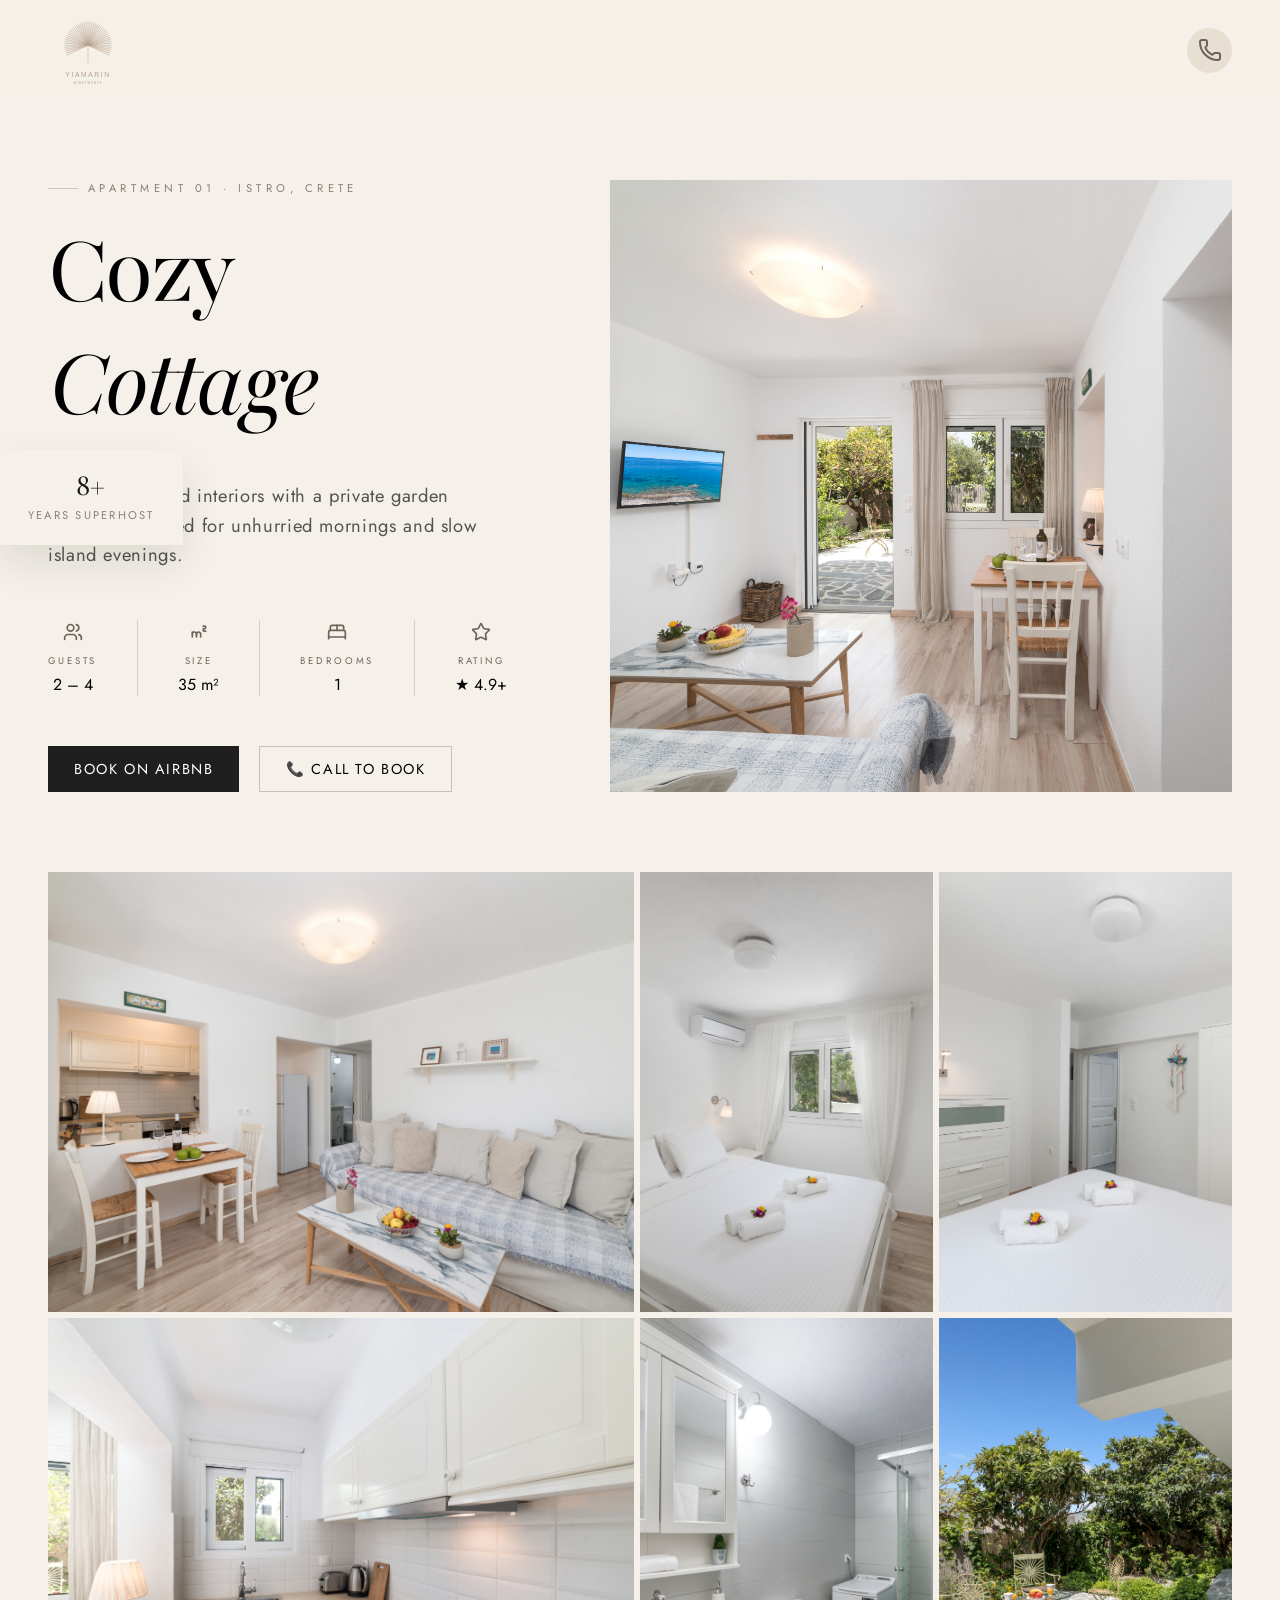
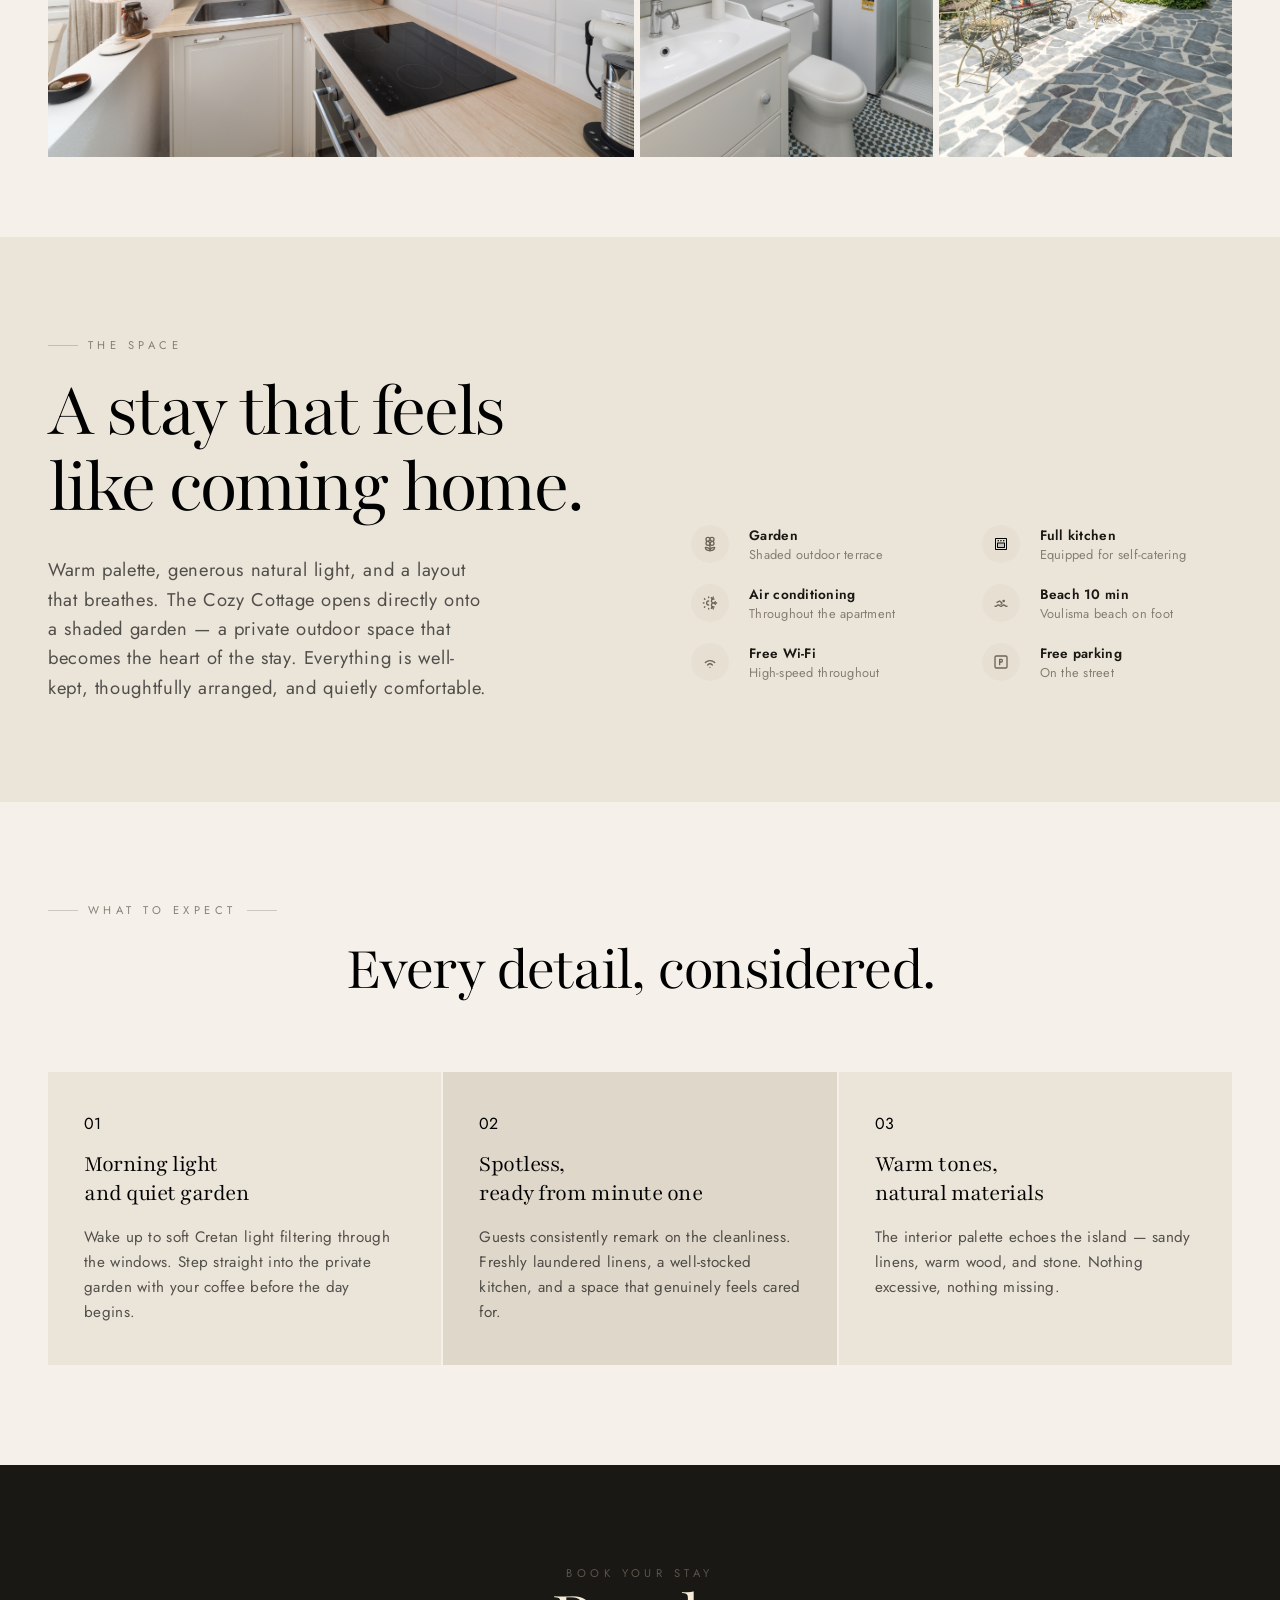
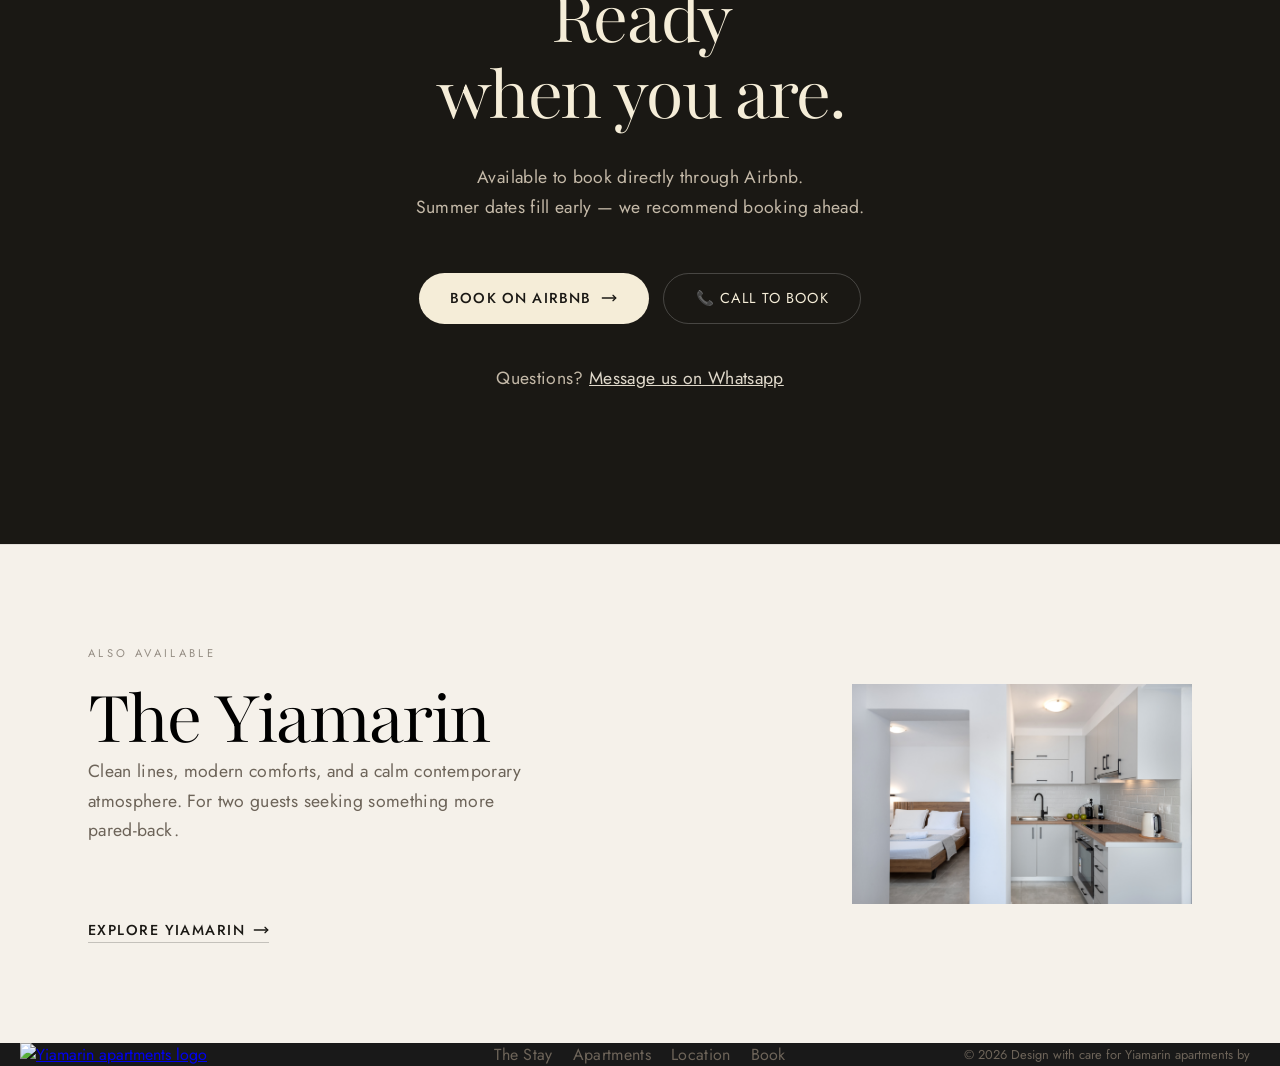
==== cozy-cottage/index.html @ ad9ff673 "Add two apartment subpages Added dedicated pages for both apartments, including descriptions, photos" ====
<!doctype html>
<html lang="en">
  <head>
    <meta charset="UTF-8" />
    <meta name="viewport" content="width=device-width, initial-scale=1.0" />
    <title>Cozy Cottage Apartment | Holiday Apartment in Istro, Crete</title>
    <link rel="stylesheet" href="../styles.css" />
    <link rel="preconnect" href="https://fonts.googleapis.com" />
    <link rel="preconnect" href="https://fonts.gstatic.com" crossorigin />
    <link
      href="https://fonts.googleapis.com/css2?family=Playfair:ital,opsz,wght@0,5..1200,300..900;1,5..1200,300..900&display=swap"
      rel="stylesheet"
    />
    <link
      href="https://fonts.googleapis.com/css2?family=Jost:ital,wght@0,100..900;1,100..900&display=swap"
      rel="stylesheet"
    />
  </head>
  <body>
    <!-- NAVBAR -->
    <header class="site-header">
      <nav class="navbar">
        <button class="hamburger-button" aria-label="navigation button">
          <span></span>
          <span></span>
          <span></span>
        </button>
        <a href="/" class="logo" aria-label="Yiamarin Apartments Home">
          <svg viewBox="-50 0 500 460" xmlns="http://www.w3.org/2000/svg">
            <!-- Χρώμα -->
            <g
              stroke="#b79f8b"
              stroke-width="3"
              stroke-linecap="round"
              fill="none"
            >
              <!-- Κέντρο -->
              <circle cx="200" cy="200" r="2" fill="#b79f8b" />

              <!-- Κορμός -->
              <line x1="200" y1="212" x2="200" y2="320" />

              <!-- ΜΙΑ ακτίνα (template) -->
              <g id="ray">
                <line x1="200" y1="200" x2="200" y2="55" />
              </g>

              <!-- ΒΕΝΤΑΛΙΑ (περιστροφές) -->
              <use href="#ray" transform="rotate(-115 200 200)" />
              <use href="#ray" transform="rotate(-110 200 200)" />
              <use href="#ray" transform="rotate(-105 200 200)" />
              <use href="#ray" transform="rotate(-100 200 200)" />
              <use href="#ray" transform="rotate(-95 200 200)" />
              <use href="#ray" transform="rotate(-90 200 200)" />
              <use href="#ray" transform="rotate(-85 200 200)" />
              <use href="#ray" transform="rotate(-80 200 200)" />
              <use href="#ray" transform="rotate(-75 200 200)" />
              <use href="#ray" transform="rotate(-70 200 200)" />
              <use href="#ray" transform="rotate(-65 200 200)" />
              <use href="#ray" transform="rotate(-60 200 200)" />
              <use href="#ray" transform="rotate(-55 200 200)" />
              <use href="#ray" transform="rotate(-50 200 200)" />
              <use href="#ray" transform="rotate(-45 200 200)" />
              <use href="#ray" transform="rotate(-40 200 200)" />
              <use href="#ray" transform="rotate(-35 200 200)" />
              <use href="#ray" transform="rotate(-30 200 200)" />
              <use href="#ray" transform="rotate(-25 200 200)" />
              <use href="#ray" transform="rotate(-20 200 200)" />
              <use href="#ray" transform="rotate(-15 200 200)" />
              <use href="#ray" transform="rotate(-10 200 200)" />
              <use href="#ray" transform="rotate(-5 200 200)" />
              <use href="#ray" transform="rotate(5 200 200)" />
              <use href="#ray" transform="rotate(10 200 200)" />
              <use href="#ray" transform="rotate(15 200 200)" />
              <use href="#ray" transform="rotate(20 200 200)" />
              <use href="#ray" transform="rotate(25 200 200)" />
              <use href="#ray" transform="rotate(30 200 200)" />
              <use href="#ray" transform="rotate(35 200 200)" />
              <use href="#ray" transform="rotate(40 200 200)" />
              <use href="#ray" transform="rotate(45 200 200)" />
              <use href="#ray" transform="rotate(50 200 200)" />
              <use href="#ray" transform="rotate(55 200 200)" />
              <use href="#ray" transform="rotate(60 200 200)" />
              <use href="#ray" transform="rotate(65 200 200)" />
              <use href="#ray" transform="rotate(70 200 200)" />
              <use href="#ray" transform="rotate(75 200 200)" />
              <use href="#ray" transform="rotate(80 200 200)" />
              <use href="#ray" transform="rotate(85 200 200)" />
              <use href="#ray" transform="rotate(90 200 200)" />
              <use href="#ray" transform="rotate(95 200 200)" />
              <use href="#ray" transform="rotate(100 200 200)" />
              <use href="#ray" transform="rotate(105 200 200)" />
              <use href="#ray" transform="rotate(110 200 200)" />
              <use href="#ray" transform="rotate(115 200 200)" />
            </g>

            <!-- Τίτλος -->
            <text
              x="200"
              y="400"
              text-anchor="middle"
              font-family="Helvetica, Arial, sans-serif"
              font-size="42"
              letter-spacing="10"
              fill="#b79f8b"
            >
              YIAMARIN
            </text>

            <text
              x="200"
              y="440"
              text-anchor="middle"
              font-family="Helvetica, Arial, sans-serif"
              font-size="18"
              letter-spacing="6"
              fill="#b79f8b"
            >
              APARTMENTS
            </text>
          </svg>
        </a>

        <a class="call-now" href="tel:+306944622165"
          ><svg
            xmlns="http://www.w3.org/2000/svg"
            width="24"
            height="24"
            viewBox="0 0 24 24"
            fill="none"
            stroke="currentColor"
            stroke-width="2"
            stroke-linecap="round"
            stroke-linejoin="round"
            class="lucide lucide-phone-icon lucide-phone"
          >
            <path
              d="M13.832 16.568a1 1 0 0 0 1.213-.303l.355-.465A2 2 0 0 1 17 15h3a2 2 0 0 1 2 2v3a2 2 0 0 1-2 2A18 18 0 0 1 2 4a2 2 0 0 1 2-2h3a2 2 0 0 1 2 2v3a2 2 0 0 1-.8 1.6l-.468.351a1 1 0 0 0-.292 1.233 14 14 0 0 0 6.392 6.384"
            />
          </svg>
        </a>
      </nav>
    </header>
    <main>
      <!-- HERO -->
      <section class="apt-hero">
        <div class="apt-hero-wrapper">
          <div class="apt-hero-typography">
            <span class="eyebrow">Apartment 01 · Istro, Crete</span>
            <h1>Cozy<br /><em>Cottage</em></h1>
            <p class="apt-hero-paragraph">
              Warm, light-filled interiors with a private garden terrace.
              Designed for unhurried mornings and slow island evenings.
            </p>

            <div class="apt-hero-details">
              <div class="apt-details">
                <svg
                  xmlns="http://www.w3.org/2000/svg"
                  width="24"
                  height="24"
                  viewBox="0 0 24 24"
                  fill="none"
                  stroke="currentColor"
                  stroke-width="2"
                  stroke-linecap="round"
                  stroke-linejoin="round"
                  class="apt-hero-icon"
                >
                  <path d="M16 21v-2a4 4 0 0 0-4-4H6a4 4 0 0 0-4 4v2" />
                  <path d="M16 3.128a4 4 0 0 1 0 7.744" />
                  <path d="M22 21v-2a4 4 0 0 0-3-3.87" />
                  <circle cx="9" cy="7" r="4" />
                </svg>
                <span class="details-naming">Guests</span>
                <span>2 – 4</span>
              </div>
              <div class="apt-details-divider"></div>
              <div class="apt-details">
                <svg
                  xmlns="http://www.w3.org/2000/svg"
                  width="24"
                  height="24"
                  viewBox="0 0 24 24"
                  fill="none"
                  stroke="currentColor"
                  stroke-width="2"
                  stroke-linecap="round"
                  stroke-linejoin="round"
                  class="apt-hero-icon"
                >
                  <path stroke="none" d="M0 0h24v24H0z" fill="none" />
                  <path
                    d="M17 5h2a1 1 0 0 1 1 1v1a1 1 0 0 1 -1 1h-1a1 1 0 0 0 -1 1v1a1 1 0 0 0 1 1h2"
                  />
                  <path d="M4 12v6" />
                  <path d="M4 14a2 2 0 0 1 2 -2h.5a2.5 2.5 0 0 1 2.5 2.5v3.5" />
                  <path d="M9 15.5v-1a2.5 2.5 0 1 1 5 0v3.5" />
                </svg>
                <span class="details-naming">Size</span>
                <span>35 m²</span>
              </div>
              <div class="apt-details-divider"></div>
              <div class="apt-details">
                <svg
                  xmlns="http://www.w3.org/2000/svg"
                  width="24"
                  height="24"
                  viewBox="0 0 24 24"
                  fill="none"
                  stroke="currentColor"
                  stroke-width="2"
                  stroke-linecap="round"
                  stroke-linejoin="round"
                  class="apt-hero-icon"
                >
                  <path d="M2 20v-8a2 2 0 0 1 2-2h16a2 2 0 0 1 2 2v8" />
                  <path d="M4 10V6a2 2 0 0 1 2-2h12a2 2 0 0 1 2 2v4" />
                  <path d="M12 4v6" />
                  <path d="M2 18h20" />
                </svg>
                <span class="details-naming">Bedrooms</span>
                <span>1</span>
              </div>
              <div class="apt-details-divider"></div>
              <div class="apt-details">
                <svg
                  xmlns="http://www.w3.org/2000/svg"
                  width="24"
                  height="24"
                  viewBox="0 0 24 24"
                  fill="none"
                  stroke="currentColor"
                  stroke-width="2"
                  stroke-linecap="round"
                  stroke-linejoin="round"
                  class="apt-hero-icon"
                >
                  <path
                    d="M11.525 2.295a.53.53 0 0 1 .95 0l2.31 4.679a2.123 2.123 0 0 0 1.595 1.16l5.166.756a.53.53 0 0 1 .294.904l-3.736 3.638a2.123 2.123 0 0 0-.611 1.878l.882 5.14a.53.53 0 0 1-.771.56l-4.618-2.428a2.122 2.122 0 0 0-1.973 0L6.396 21.01a.53.53 0 0 1-.77-.56l.881-5.139a2.122 2.122 0 0 0-.611-1.879L2.16 9.795a.53.53 0 0 1 .294-.906l5.165-.755a2.122 2.122 0 0 0 1.597-1.16z"
                  />
                </svg>
                <span class="details-naming">Rating</span>
                <span>★ 4.9+</span>
              </div>
            </div>

            <div class="apt-hero-cta">
              <a
                class="cta-btn-primary"
                href="https://www.airbnb.gr/rooms/27894695"
                target="_blank"
                rel="noopener"
                >Book on Airbnb</a
              >
              <a class="cta-btn-secondary" href="tel:+306944622165"
                >📞 Call to Book</a
              >
            </div>
          </div>

          <div class="apt-hero-img">
            <img
              src="../images/cozy/CK-image-4.JPG"
              alt="Cozy Cottage interior"
            />
          </div>
        </div>
      </section>

      <!-- PHOTO STACK -->
      <section class="photos-section">
        <div class="photo-stack">
          <div class="photo-stack-item tall">
            <img
              src="../images/cozy/cozy-sofa.JPG"
              alt="Cozy Cottage interior"
            />
          </div>
          <div class="photo-stack-item">
            <img
              src="../images/cozy/cozy-bedroom.JPG"
              alt="Cozy Cottage bedroom"
            />
          </div>

          <div class="photo-stack-item">
            <img
              src="../images/cozy/CK-image-2.JPG"
              alt="Cozy Cottage bedroom"
            />
          </div>

          <div class="photo-stack-item">
            <img
              src="../images/cozy/CK-kitchen.JPG"
              alt="Cozy Cottage bedroom"
            />
          </div>
          <div class="photo-stack-item">
            <img
              src="../images/cozy/cozy-bathroom.JPG"
              alt="Cozy Cottage bathroom"
            />
          </div>
          <div class="photo-stack-item">
            <img src="../images/cozy/garden.JPG" alt="Outdoor seating" />
          </div>
        </div>
      </section>

      <!-- ABOUT -->
      <section class="apt-about-section">
        <div class="apt-about-wrapper">
          <div class="apt-about-text">
            <span class="eyebrow">The Space</span>
            <h2>A stay that feels like coming home.</h2>
            <p class="apt-about-paragraph">
              Warm palette, generous natural light, and a layout that breathes.
              The Cozy Cottage opens directly onto a shaded garden — a private
              outdoor space that becomes the heart of the stay. Everything is
              well-kept, thoughtfully arranged, and quietly comfortable.
            </p>
          </div>
          <div class="apt-amenities">
            <div class="amenities-left">
              <!-- GARDEN -->
              <div class="amenity">
                <div class="amenity-icon">
                  <svg
                    xmlns="http://www.w3.org/2000/svg"
                    width="24"
                    height="24"
                    viewBox="0 0 24 24"
                    fill="none"
                    stroke="currentColor"
                    stroke-width="2"
                    stroke-linecap="round"
                    stroke-linejoin="round"
                    class="apt-amenities-icon"
                  >
                    <path
                      d="M12 5a3 3 0 1 1 3 3m-3-3a3 3 0 1 0-3 3m3-3v1M9 8a3 3 0 1 0 3 3M9 8h1m5 0a3 3 0 1 1-3 3m3-3h-1m-2 3v-1"
                    />
                    <circle cx="12" cy="8" r="2" />
                    <path d="M12 10v12" />
                    <path d="M12 22c4.2 0 7-1.667 7-5-4.2 0-7 1.667-7 5Z" />
                    <path d="M12 22c-4.2 0-7-1.667-7-5 4.2 0 7 1.667 7 5Z" />
                  </svg>
                </div>
                <div class="amenity-text">
                  <strong>Garden</strong>
                  <span>Shaded outdoor terrace</span>
                </div>
              </div>
              <!-- AIR CON -->
              <div class="amenity">
                <div class="amenity-icon">
                  <svg
                    xmlns="http://www.w3.org/2000/svg"
                    width="24"
                    height="24"
                    viewBox="0 0 24 24"
                    fill="none"
                    stroke="currentColor"
                    stroke-width="2"
                    stroke-linecap="round"
                    stroke-linejoin="round"
                    class="apt-amenities-icon"
                  >
                    <path d="M10 21v-1" />
                    <path d="M10 4V3" />
                    <path d="M10 9a3 3 0 0 0 0 6" />
                    <path d="m14 20 1.25-2.5L18 18" />
                    <path d="m14 4 1.25 2.5L18 6" />
                    <path d="m17 21-3-6 1.5-3H22" />
                    <path d="m17 3-3 6 1.5 3" />
                    <path d="M2 12h1" />
                    <path d="m20 10-1.5 2 1.5 2" />
                    <path d="m3.64 18.36.7-.7" />
                    <path d="m4.34 6.34-.7-.7" />
                  </svg>
                </div>
                <div class="amenity-text">
                  <strong>Air conditioning</strong>
                  <span>Throughout the apartment</span>
                </div>
              </div>
              <!-- WI-FI -->
              <div class="amenity">
                <div class="amenity-icon">
                  <svg
                    xmlns="http://www.w3.org/2000/svg"
                    width="24"
                    height="24"
                    viewBox="0 0 24 24"
                    fill="none"
                    stroke="currentColor"
                    stroke-width="2"
                    stroke-linecap="round"
                    stroke-linejoin="round"
                    class="apt-amenities-icon"
                  >
                    <path d="M12 20h.01" />
                    <path d="M5 12.859a10 10 0 0 1 14 0" />
                    <path d="M8.5 16.429a5 5 0 0 1 7 0" />
                  </svg>
                </div>
                <div class="amenity-text">
                  <strong>Free Wi-Fi</strong>
                  <span>High-speed throughout</span>
                </div>
              </div>
            </div>

            <div class="amenites-right">
              <!-- KITCHEN -->
              <div class="amenity">
                <div class="amenity-icon">
                  <svg
                    xmlns="http://www.w3.org/2000/svg"
                    fill="none"
                    viewBox="0 0 16 16"
                    id="Oven-Duotone--Streamline-Phosphor"
                    height="16"
                    width="16"
                    class="apt-amenities-icon"
                  >
                    <desc>
                      Oven Duotone Streamline Icon: https://streamlinehq.com
                    </desc>
                    <g id="oven-duotone">
                      <path
                        id="Vector"
                        fill="#c4c4c3"
                        d="M11.5 7v4.5H4.5v-4.5h7Z"
                        stroke-width="0.0625"
                      ></path>
                      <path
                        id="Vector_2"
                        fill="#000000"
                        d="M13 2H3c-0.26521875 0 -0.51956875 0.10535625 -0.70710625 0.29289375C2.10535625 2.48043125 2 2.73478125 2 3v10c0 0.2651875 0.10535625 0.5195625 0.29289375 0.707125C2.48043125 13.894625 2.73478125 14 3 14h10c0.2651875 0 0.5195625 -0.105375 0.707125 -0.292875 0.1875 -0.1875625 0.292875 -0.4419375 0.292875 -0.707125V3c0 -0.26521875 -0.105375 -0.51956875 -0.292875 -0.70710625C13.5195625 2.10535625 13.2651875 2 13 2Zm0 11H3V3h10v10ZM4.5 4.75c0 -0.1483375 0.0439875 -0.2933375 0.1264 -0.416675 0.08240625 -0.1233375 0.19954375 -0.21946875 0.3365875 -0.2762375 0.13704375 -0.0567625 0.28784375 -0.0716125 0.43333125 -0.042675 0.1454875 0.0289375 0.279125 0.10036875 0.3840125 0.20525625 0.1048875 0.1048875 0.17631875 0.238525 0.20525625 0.3840125 0.0289375 0.1454875 0.0140875 0.2962875 -0.042675 0.43333125 -0.05676875 0.13704375 -0.1529 0.25418125 -0.2762375 0.3365875C5.5433375 5.4560125 5.3983375 5.5 5.25 5.5c-0.1989125 0 -0.389675 -0.07901875 -0.53033125 -0.21966875C4.57901875 5.139675 4.5 4.9489125 4.5 4.75Zm2.75 0c0 -0.1483375 0.044 -0.2933375 0.126375 -0.416675 0.0824375 -0.1233375 0.1995625 -0.21946875 0.336625 -0.2762375 0.1370625 -0.0567625 0.2878125 -0.0716125 0.4333125 -0.042675 0.1455 0.0289375 0.279125 0.10036875 0.384 0.20525625 0.1049375 0.1048875 0.1763125 0.238525 0.20525 0.3840125 0.0289375 0.1454875 0.014125 0.2962875 -0.042625 0.43333125 -0.0568125 0.13704375 -0.1529375 0.25418125 -0.27625 0.3365875C8.2933125 5.4560125 8.1483125 5.5 8 5.5c-0.1989375 0 -0.3896875 -0.07901875 -0.5303125 -0.21966875C7.329 5.139675 7.25 4.9489125 7.25 4.75Zm2.75 0c0 -0.1483375 0.044 -0.2933375 0.126375 -0.416675 0.0824375 -0.1233375 0.1995625 -0.21946875 0.336625 -0.2762375 0.1370625 -0.0567625 0.2878125 -0.0716125 0.4333125 -0.042675 0.1455 0.0289375 0.279125 0.10036875 0.384 0.20525625 0.1049375 0.1048875 0.1763125 0.238525 0.20525 0.3840125 0.0289375 0.1454875 0.014125 0.2962875 -0.042625 0.43333125 -0.0568125 0.13704375 -0.1529375 0.25418125 -0.27625 0.3365875C11.0433125 5.4560125 10.8983125 5.5 10.75 5.5c-0.1989375 0 -0.3896875 -0.07901875 -0.5303125 -0.21966875C10.079 5.139675 10 4.9489125 10 4.75Zm1.5 1.75H4.5c-0.13260625 0 -0.2597875 0.0526875 -0.35355625 0.1464375C4.05268125 6.7401875 4 6.867375 4 7v4.5c0 0.132625 0.05268125 0.2598125 0.14644375 0.3535625C4.2402125 11.9473125 4.36739375 12 4.5 12h7c0.132625 0 0.2598125 -0.0526875 0.3535625 -0.1464375S12 11.632625 12 11.5v-4.5c0 -0.132625 -0.0526875 -0.2598125 -0.1464375 -0.3535625S11.632625 6.5 11.5 6.5Zm-0.5 4.5H5v-3.5h6v3.5Z"
                        stroke-width="0.0625"
                      ></path>
                    </g>
                  </svg>
                </div>
                <div class="amenity-text">
                  <strong>Full kitchen</strong>
                  <span>Equipped for self-catering</span>
                </div>
              </div>
              <!-- VOULISMA -->
              <div class="amenity">
                <div class="amenity-icon">
                  <svg
                    xmlns="http://www.w3.org/2000/svg"
                    width="24"
                    height="24"
                    viewBox="0 0 24 24"
                    fill="none"
                    stroke="currentColor"
                    stroke-width="2"
                    stroke-linecap="round"
                    stroke-linejoin="round"
                    class="apt-amenities-icon"
                  >
                    <path stroke="none" d="M0 0h24v24H0z" fill="none" />
                    <path d="M15 9a1 1 0 1 0 2 0a1 1 0 1 0 -2 0" />
                    <path d="M6 11l4 -2l3.5 3l-1.5 2" />
                    <path
                      d="M3 16.75a2.4 2.4 0 0 0 1 .25a2.4 2.4 0 0 0 2 -1a2.4 2.4 0 0 1 2 -1a2.4 2.4 0 0 1 2 1a2.4 2.4 0 0 0 2 1a2.4 2.4 0 0 0 2 -1a2.4 2.4 0 0 1 2 -1a2.4 2.4 0 0 1 2 1a2.4 2.4 0 0 0 2 1a2.4 2.4 0 0 0 1 -.25"
                    />
                  </svg>
                </div>
                <div class="amenity-text">
                  <strong>Beach 10 min</strong>
                  <span>Voulisma beach on foot</span>
                </div>
              </div>
              <!-- PARKING -->
              <div class="amenity">
                <div class="amenity-icon">
                  <svg
                    xmlns="http://www.w3.org/2000/svg"
                    width="24"
                    height="24"
                    viewBox="0 0 24 24"
                    fill="none"
                    stroke="currentColor"
                    stroke-width="2"
                    stroke-linecap="round"
                    stroke-linejoin="round"
                    class="apt-amenities-icon"
                  >
                    <path stroke="none" d="M0 0h24v24H0z" fill="none" />
                    <path
                      d="M3 5a2 2 0 0 1 2 -2h14a2 2 0 0 1 2 2v14a2 2 0 0 1 -2 2h-14a2 2 0 0 1 -2 -2v-14"
                    />
                    <path
                      d="M10 16v-8h2.667c.736 0 1.333 .895 1.333 2s-.597 2 -1.333 2h-2.667"
                    />
                  </svg>
                </div>
                <div class="amenity-text">
                  <strong>Free parking</strong>
                  <span>On the street</span>
                </div>
              </div>
            </div>
          </div>
        </div>

        <div class="apt-about-badge">
          <strong>8+</strong>
          <span>Years Superhost</span>
        </div>
      </section>

      <!-- HIGHLIGHTS -->
      <section class="apt-highlights">
        <div class="apt-highlights-wrapper">
          <div class="apt-highlights-header">
            <span class="eyebrow-center">What to expect</span>
            <h2>Every detail, considered.</h2>
          </div>
          <div class="highlights-cards">
            <div class="highlight-card">
              <span class="highlight-number">01</span>
              <h3>Morning light<br />and quiet garden</h3>
              <p>
                Wake up to soft Cretan light filtering through the windows. Step
                straight into the private garden with your coffee before the day
                begins.
              </p>
            </div>
            <div class="highlight-card">
              <span class="highlight-number">02</span>
              <h3>Spotless,<br />ready from minute one</h3>
              <p>
                Guests consistently remark on the cleanliness. Freshly laundered
                linens, a well-stocked kitchen, and a space that genuinely feels
                cared for.
              </p>
            </div>
            <div class="highlight-card">
              <span class="highlight-number">03</span>
              <h3>Warm tones,<br />natural materials</h3>
              <p>
                The interior palette echoes the island — sandy linens, warm
                wood, and stone. Nothing excessive, nothing missing.
              </p>
            </div>
          </div>
        </div>
      </section>

      <!-- BOOK SECTION -->
      <section class="apt-book-section">
        <div class="apt-book-wrapper">
          <span class="eyebrow-center">Book your stay</span>
          <h2>Ready<br />when you are.</h2>
          <p>
            Available to book directly through Airbnb.<br />
            Summer dates fill early — we recommend booking ahead.
          </p>
          <div class="apt-book-cta">
            <a
              class="btn-book"
              href="https://www.airbnb.gr/rooms/27894695?guests=1&adults=1&s=67&unique_share_id=9c8bcacc-44bc-42d8-aa1e-505b670645da"
              target="_blank"
              rel="noopener"
            >
              Book on Airbnb
              <svg
                xmlns="http://www.w3.org/2000/svg"
                width="16"
                height="16"
                viewBox="0 0 24 24"
                fill="none"
                stroke="currentColor"
                stroke-width="2"
                stroke-linecap="round"
                stroke-linejoin="round"
              >
                <path d="M18 8L22 12L18 16" />
                <path d="M2 12H22" />
              </svg>
            </a>
            <a class="btn-call" href="tel:+306944622165">📞 Call to Book</a>
          </div>
          <p class="apt-book-note">
            Questions? <a href="wa.me:447459293270"> Message us on Whatsapp</a>
          </p>
        </div>
      </section>

      <!-- OTHER APARTMENT -->
      <section class="apt-other">
        <div class="apt-other-wrapper">
          <div class="apt-other-text">
            <small>Also available</small>
            <h2>The Yiamarin</h2>
            <p>
              Clean lines, modern comforts, and a calm contemporary atmosphere.
              For two guests seeking something more pared-back.
            </p>
            <a class="text-link" href="../yiamarin/index.html">
              Explore Yiamarin
              <svg
                xmlns="http://www.w3.org/2000/svg"
                width="16"
                height="16"
                viewBox="0 0 24 24"
                fill="none"
                stroke="currentColor"
                stroke-width="2"
                stroke-linecap="round"
                stroke-linejoin="round"
              >
                <path d="M18 8L22 12L18 16" />
                <path d="M2 12H22" />
              </svg>
            </a>
          </div>
          <div class="apt-other-image">
            <img
              src="../images/yiamarin/CY-image-5.jpg"
              alt="The Yiamarin apartment"
            />
          </div>
        </div>
      </section>
    </main>
    <!-- FOOTER -->
    <footer>
      <nav class="footer-nav">
        <a class="footer-yiamarin" href="/"
          ><img src="images/yiamarin_svg.png" alt="Yiamarin apartments logo"
        /></a>
        <ul>
          <li><a href="#stay">The Stay</a></li>
          <li><a href="#apartments">Apartments</a></li>
          <li><a href="#location">Location</a></li>
          <li><a href="#book">Book</a></li>
        </ul>
        <div class="signature">
          <span>© 2026 Design with care for Yiamarin apartments by</span>
          <a href="tel:+306944622165"> </a>
        </div>
      </nav>
    </footer>
  </body>
</html>
---- styles.css ----
* {
  margin: 0;
  padding: 0;
  box-sizing: border-box;
  scale: smooth;
}

:root {
  --bg: #f5f1ea;
  --bg-apartments: #e7e0d2b4;
  --bg-icons: #e7e0d2;
  --muted: #6d6459;
  --gray: rgba(23, 21, 18, 0.548);
  --small-spacing: 0.02em;
  --medium-spacing: 0.04rem;
  --ease: cubic-bezier(0.22, 0.61, 0.36, 1);
  --shadow-min: 0 18px 40px rgba(19, 17, 14, 0.1);
  --shadow-mid: 0 18px 40px rgba(19, 17, 14, 0.5);
  --playfair: "Playfair", serif;
  --jost: "Jost", sans-serif;
}

body {
  font-family: "Jost", sans-serif;
  background: var(--bg);
  /*width: calc(100vw - 10rem);*/
  margin: 0 auto;
}

.no-scroll {
  overflow: hidden;
}

.visualy-hidden {
  display: none;
}

.hero-wrapper,
.stay-wrapper,
.location-wrapper,
.apartments-wrapper,
.book-wrapper,
.apt-hero-wrapper,
.apt-about-wrapper,
.apt-highlights-wrapper,
.apt-book-wrapper {
  max-width: 1400px;
  margin: 0 auto;
  padding-inline: clamp(1rem, 4vw, 3rem);
}

h1,
h2 {
  font-family: "Playfair", serif;
  margin: 0;
  line-height: 0.95;
  letter-spacing: -0.04em;
  font-weight: 300;
}

.location-paragraph,
.stay-paragraph,
.hero-paragraph,
.apartment-paragraph,
.book-typography p,
.apt-hero-paragraph,
.apt-about-paragraph {
  font-family: "Jost", sans-serif;
  font-size: clamp(1rem, 5vw, 1.2rem);
  font-weight: 400;
  opacity: 0.7;
  letter-spacing: var(--small-spacing);
}

.paragraph-eyebrow,
.paragraph-eyebrows-location {
  display: flex;
  margin: 50px 0 40px 0;
  color: var(--muted);
  text-transform: uppercase;
  gap: 10px;
  font-size: 0.6rem;
  letter-spacing: 0.4em;
  opacity: 0.8;
}

.paragraph-eyebrow::before,
.paragraph-eyebrows-location::before {
  content: "";
  width: 30px;
  height: 1px;
  align-self: center;
  background: rgba(23, 21, 18, 0.24);
}

.paragraph-eyebrow::after,
.paragraph-eyebrows-location::after {
  content: "";
  width: 30px;
  height: 1px;
  align-self: center;
  background: rgba(23, 21, 18, 0.24);
}

.eyebrow {
  display: flex;
  color: var(--muted);
  align-items: center;
  text-transform: uppercase;
  gap: 10px;
  font-size: 0.7rem;
  letter-spacing: 0.4em;
  margin-bottom: 20px;
  opacity: 0.8;
  flex-wrap: wrap;
}

.eyebrow::before {
  content: "";
  width: 30px;
  height: 1px;
  background: rgba(23, 21, 18, 0.24);
}

.eyebrow-center {
  display: flex;
  color: var(--muted);
  text-transform: uppercase;
  gap: 10px;
  font-size: 0.7rem;
  letter-spacing: 0.4em;
  opacity: 0.8;
  align-self: center;
}

.eyebrow-center::before {
  content: "";
  width: 30px;
  height: 1px;
  align-self: center;
  background: rgba(23, 21, 18, 0.24);
}

.eyebrow-center::after {
  content: "";
  width: 30px;
  height: 1px;
  align-self: center;
  background: rgba(23, 21, 18, 0.24);
}

.cta-btn-primary {
  display: flex;
  align-items: center;
  justify-content: center;
  padding: 0.85em 1.8em;
  background-color: #1f1f1f;
  color: white;
  border: none;
  font-size: 0.9rem;
  text-decoration: none;
  text-transform: uppercase;
  letter-spacing: 0.1rem;
}

.cta-btn-secondary {
  display: flex;
  align-items: center;
  justify-content: center;
  padding: 0.85em 1.8em;
  border: 1px solid #00000033;
  font-size: 0.9rem;
  text-decoration: none;
  color: black;
  text-transform: uppercase;
  letter-spacing: 0.1rem;
}

/*==== NAV BAR ===*/
.site-header {
  position: fixed;
  top: 0;
  left: 0;
  width: 100%;
  background-color: #f5f1eac5;
  backdrop-filter: blur(5px);
  z-index: 999;
}
/*
.site-header-schroll {
  position: fixed;
  top: 0;
  left: 0;
  width: 100%;
  background-color: #f5f1eac5;
  box-shadow: var(--shadow-mid);
  z-index: 999;
}*/

.hamburger-button {
  border: none;
  background: none;
  display: none;
}

.navbar {
  display: flex;
  max-width: 1400px;
  align-items: center;
  justify-content: space-between;
  margin: 0 auto;
  padding-inline: clamp(1rem, 4vw, 3rem);
  padding-top: 10px;
  padding-bottom: 10px;
  position: relative;
}

.nav-menu {
  display: flex;
  position: absolute;
  left: 50%;
  transform: translateX(-50%);
  gap: 50px;
  align-items: center;
  list-style: none;
}

.logo {
  display: inline-flex;
  width: 80px;
  height: 80px;
}

nav li {
  display: flex;
}

nav li a {
  color: var(--muted);
  font-family: "Jost", sans-serif;
  font-size: 1.1rem;
  text-decoration: none;
  letter-spacing: var(--small-spacing);
  white-space: nowrap;
}

.call-now {
  width: 45px;
  height: 45px;
  border-radius: 50%;
  background: #e7e0d2;
  display: flex;
  align-items: center;
  justify-content: center;
}

.call-now svg {
  color: var(--muted);
}

/*==== Hero ===*/

.hero {
  padding: 180px 0 80px 0;
}

.hero-wrapper {
  display: grid;
  grid-template-columns: 3fr 2fr;
}

.hero-typography {
  width: 100%;
}

.eyebrow-hero {
  display: flex;
  color: var(--muted);
  align-items: center;
  text-transform: uppercase;
  gap: 10px;
  font-size: 0.7rem;
  letter-spacing: 0.4em;
  margin-bottom: 30px;
  opacity: 0.8;
  flex-wrap: wrap;
}

.eyebrow-hero::before {
  content: "";
  width: 40px;
  height: 1px;
  background: rgba(23, 21, 18, 0.24);
}

.hero-typography h1 {
  font-size: clamp(6rem, 8vw, 7rem);
  max-width: 12ch;
  line-height: 1.1;
}

.hero-typography p {
  letter-spacing: var(--small-spacing);
  max-width: 42ch;
  margin-top: 60px;
}

.hero-trust {
  display: flex;
  margin-top: 40px;
  display: none;
}

.hero-star {
  display: flex;
  align-self: center;

  margin-right: 10px;
  height: 18px;
  color: #c09162a1;
}

.hero-superhost {
  font-size: clamp(1rem, 5vw, 1rem);
  color: var(--gray);
  justify-content: center;
  align-items: center;
  letter-spacing: 0.1rem;
}

.hero-cta {
  display: flex;
  gap: 10px;
  margin-top: 55px;
}

.hero-visual {
  display: flex;
  align-items: center;
  position: relative;
  height: 600px;
}

.hero-bg {
  width: 100%;
  height: 100%;
  background: linear-gradient(
    180deg,
    rgba(255, 255, 255, 0.45),
    rgba(255, 255, 255, 0.1)
  );
  box-shadow: var(--shadow-min);
  position: absolute;
}

.hero-visual .cozy {
  width: 90%;
  height: 90%;
  top: 2%;
  left: -10%;
  position: absolute;
  object-fit: cover;
  object-position: 20% center;
  box-shadow: var(--shadow-min);
  border: var(--image-border);
}

.hero-img .yiamarin-hero {
  width: 50%;
  height: 30%;
  bottom: 2%;
  right: 5%;
  position: absolute;
  object-fit: cover;
  box-shadow: var(--shadow-min);
  border: var(--image-border);
}

.hero-img .bedroom {
  width: 40%;
  height: 30%;
  top: -3%;
  right: 5%;
  position: absolute;
  filter: brightness(1.1) contrast(1.05);
  object-fit: cover;
  box-shadow: var(--shadow-min);
  border: var(--image-border);
}

/*=== STAY ====*/
.stay {
  margin: 0 auto;
  padding: 80px 0;
}

.stay-wrapper {
  display: grid;
  grid-template-columns: 1fr 1fr;
  column-gap: clamp(60px, 8vw, 200px);
}

.stay-image {
  position: relative;
  width: 100%;
  max-height: 500px;
}

.stay-image img {
  position: absolute;
  width: 100%;
  height: 100%;
  object-fit: cover;
  box-shadow: var(--shadow-min);
  border: var(--image-border);
  aspect-ratio: 16 /9;
}

.stay-note {
  position: absolute;
  background: rgba(231, 224, 210, 0.85);
  backdrop-filter: blur(6px);
  border: 1px solid rgba(0, 0, 0, 0.05);
  width: calc(100% - 60px);
  max-width: 300px;
  padding: 20px;
  bottom: -150px;
  left: 50%;
  transform: translateX(-50%);
  box-shadow: 0 18px 40px rgba(19, 17, 14, 0.1);
  text-align: center;
}

.stay-note-svg {
  display: block;
  width: 100%;
  max-width: 60px;
  height: 60px;
  justify-content: center;
  align-items: center;
  align-self: center;
  margin: 0 auto;
}

aside span {
  display: inline-flex;
  color: #6d50339b;
  text-transform: uppercase;
  font-size: 0.7rem;
  letter-spacing: 0.1em;
  margin-bottom: 8px;
  font-weight: 500;
}

aside strong {
  letter-spacing: var(--small-spacing);
  line-height: 1.4;
  font-size: clamp(0.8rem, 5vw, 0.9rem);
  color: rgba(0, 0, 0, 0.4);
  font-weight: 500;
}

.stay-heading h2 {
  font-size: clamp(3rem, 9vw, 5rem);
  max-width: 15ch;
  margin-top: 20px;
}

.stay-typography {
  margin-top: auto;
}

.stay-paragraph {
  max-width: 40ch;
  margin: 40px 0 50px 0;
}

.stay-highlights-wrapper {
  display: flex;
  flex-direction: column;
}

.stay-highlights {
  display: flex;
  flex-direction: row;
  max-width: 100%;
  gap: 8px;
}

.stay-highlights-number {
  color: rgba(23, 21, 18, 0.35);
  padding-right: 30px;
  letter-spacing: 0.2rem;
  font-size: clamp(0.9rem, 3vw, 1.3rem);
}

.stay-highlights strong {
  font-size: clamp(1rem, 5vw, 1.1rem);
  letter-spacing: var(--small-spacing);
  font-weight: 500;
  width: 50ch;
  font-family: var(--jost);
  letter-spacing: var(--medium-spacing);
  color: rgb(57, 56, 56);
}

.stay-highlights p {
  font-size: 1rem;
  color: var(--muted);
  letter-spacing: var(--medium-spacing);
  max-width: 40ch;
  line-height: 1.5;
  margin-top: 10px;
}

.stay-divider {
  display: inline-block;
  border-bottom: 1px dotted rgba(23, 21, 18, 0.24);
  margin: 20px 0;
  width: 100%;
  max-width: 50ch;
}

/*==== APARTMENTS ==== */
.apartments-section {
  padding: 80px 0 120px 0;
  background: #e7e0d2b4;
}

.apartments-wrapper {
  display: grid;
  grid-template-rows: 1fr;
  max-width: 1400px;
  row-gap: 40px;
  column-gap: clamp(60px, 8vw, 100px);
}

.apt-typography {
  display: flex;
  flex-direction: column;
  width: 100%;
  margin: 0 auto;
  justify-content: center;
  align-self: center;
  align-items: center;
  text-align: center;
  gap: 40px;
}

.apt-typography h2 {
  font-size: clamp(3rem, 9vw, 5rem);
  max-width: 20ch;
  letter-spacing: 0.05rem;
}

.apartment-paragraph {
  max-width: 50ch;
  margin-bottom: 20px;
}

.apartments {
  display: flex;
  gap: 50px;
  width: 100%;
}

.cozy-cottage,
.yiamarin {
  display: flex;
  flex-direction: column;
}

.apartment-img {
  position: relative;
  overflow: hidden;
}

.apartments img {
  width: 100%;
  height: 100%;
  object-fit: cover;
  box-shadow: var(--shadow-min);
}

.apartment-img-overlay {
  position: absolute;
  background: linear-gradient(
    to bottom,
    transparent 80%,
    rgba(0, 0, 0, 0.6) 100%
  );
  z-index: 200;
  inset: 0;
  z-index: 1;
}

.apt-box-number {
  color: var(--muted);
  text-transform: uppercase;
  gap: 10px;
  font-size: 0.7rem;
  letter-spacing: 0.2em;
  inset: 0;
  padding: 10px;
  position: absolute;
  z-index: 2;
}

.cozy-cottage h3,
.yiamarin h3 {
  font-size: clamp(1.5rem, 3vw, 2rem);
  font-weight: 400;
  text-align: left;
  font-family: "Playfair", serif;
  color: #f5edd8;
  margin-top: 10px;
  letter-spacing: var(--mid-spacing);
  position: absolute;
  bottom: 15px;
  left: 10px;
  z-index: 3;
}

.apartment-details p {
  font-size: 1rem;
  color: var(--muted);
  margin-top: 15px;
  font-family: var(--jost);
  font-weight: 400;
  letter-spacing: var(--small-spacing);
}

.diva {
  display: none;
  width: 100%;
  height: 1px;
  background: var(--muted);
  opacity: 0.2;
  margin: 20px 0;
}

.apartments-arrow {
  display: inline-flex;
  align-items: center;
  justify-content: center;
  align-self: center;
  stroke-width: 1;
}

.cozy-cottage a,
.yiamarin a {
  gap: 8px;
  font-size: 0.9rem;
  text-decoration: none;
  font-weight: 400;
  letter-spacing: var(--medium-spacing);
  color: var(--muted);
  display: inline-flex;
  margin-top: 15px;
}

/*==== THE LOCATION ==== */
.location {
  padding: 100px 0;
}

.location-wrapper {
  display: grid;
  grid-template-columns: 1fr 1fr;
  gap: clamp(40px, 10vw, 100px);
}

.location-images {
  position: relative;
  height: 600px;
}

.location-images img {
  width: 100%;
  height: 100%;
}

.istro {
  position: absolute;
  width: 85%;
  height: 520px;
  box-shadow: 0 18px 40px rgba(19, 17, 14, 0.3);
  border: var(--image-border);
  overflow: hidden;
}

.istro img {
  width: 100%;
  height: 100%;
  object-fit: cover;
}

.lake-voulismeni {
  position: absolute;
  width: 35%;
  height: 20%;
  right: 15%;
  bottom: -10%;
  box-shadow: 0 18px 40px rgba(19, 17, 14, 0.5);
}

.lake-voulismeniimg {
  width: 100%;
  height: 100%;
  object-fit: cover;
  object-position: center;
}

.crete-img {
  position: absolute;
  width: 35%;
  height: 20%;
  left: 0%;
  bottom: -10%;
  box-shadow: 0 18px 40px rgba(19, 17, 14, 0.5);
}

.crete-img img {
  width: 100%;
  height: 100%;
  object-fit: cover;
  object-position: center;
}

.location-typography {
  width: 100%;
  height: 100%;
}

.location-paragraph {
  display: flex;
  max-width: 40ch;
  margin-top: 40px;
}

.location-typography h2 {
  font-size: clamp(3rem, 9vw, 5rem);
  max-width: 100%;
  margin-top: 20px;
}

.location-highlights {
  display: flex;
  margin-top: 60px;
  width: fit-content;
}

.location-surrounding {
  display: flex;
  flex-direction: column;
  align-items: flex-start;
}

.location-surrounding strong {
  font-size: clamp(0.7rem, 5vw, 0.7rem);
  letter-spacing: var(--small-spacing);
  font-weight: 600;
  color: var(--muted);
}

.location-surrounding span {
  display: flex;
  align-self: center;
  gap: 25px;
  font-size: clamp(0.7rem, 5vw, 0.7rem);
  color: rgba(23, 21, 18, 0.558);
  letter-spacing: var(--small-spacing);
  max-width: 100%;
  margin-top: 5px;
}

.icon-circle {
  width: 40px;
  height: 40px;
  border-radius: 50%;
  background: #e7e0d2;
  display: flex;
  align-items: center;
  justify-content: center;
  align-self: center;
  margin-bottom: 18px;
}

.highlights-icon {
  width: 18px;
  height: 18px;
  color: var(--muted);
}

.location-divider {
  width: 1px;
  border-left: 1px solid rgba(23, 21, 18, 0.18);
  margin-left: clamp(25px, 5vw, 50px);
  margin-right: clamp(25px, 5vw, 50px);
}

/*==== NEARBY ==== */
.nearby {
  margin: 0 auto;
  padding: 80px 0;
  justify-content: center;
  align-items: center;
  height: 100%;
  background: #e7e0d240;
}

.nearby-wrapper {
  display: grid;
  grid-template-rows: 1fr;
  gap: clamp(40px, 10vw, 50px);
  margin: 0 auto;
  justify-content: center;
  text-align: center;
  max-width: 100dvw;
  padding-inline: clamp(1rem, 4vw, 3rem);
}

.nearby-typography {
  display: flex;
  flex-direction: column;
  margin: 0 auto;
  text-align: center;
  gap: 20px;
}

.nearby-typography h2 {
  font-size: clamp(3rem, 9vw, 4rem);
  max-width: 20ch;
  letter-spacing: 0.05rem;
}

.nearby-heading-divider {
  font-size: clamp(1rem, 9vw, 1.1rem);
  display: block;
  color: var(--muted);

  margin: 0 auto;
  margin-top: 30px;
  line-height: 1.3;
  font-family: var(--jost);
  font-weight: 400;
}

.nearby-places-wrapper {
  display: grid;
  grid-template-columns: repeat(3, 1fr);
  margin: 0 auto;
  gap: 40px;
  width: 100%;
}

.nearby-places {
  display: flex;
  flex-direction: column;
  position: relative;
  margin-top: 40px;
}

.nearby-places img {
  width: 100%;
  max-width: 600px;
  aspect-ratio: 16 / 9;
  object-fit: cover;
}

.nearby-places h3 {
  align-self: flex-start;
  font-family: var(--playfair);
  font-weight: 300;
  font-size: clamp(1.2rem, 3vw, 1.8rem);
  letter-spacing: var(--mid-spacing);
  margin-top: 5px;
}

.nearby-places p {
  align-self: flex-start;
  font-weight: 300;
  font-size: 1rem;
  color: var(--muted);
  letter-spacing: var(--medium-spacing);
  margin-top: 5px;
}

.place-category {
  color: #a89880;
  text-transform: uppercase;
  font-size: 0.7rem;
  letter-spacing: 0.2em;
  align-self: flex-start;
  margin-top: 10px;
}

.nearby-badge {
  position: absolute;
  left: 10px;
  top: 10px;
  z-index: 97;
  font: var(1rem, 3vw, 2rem);
  color: var(--muted);
  background-color: rgba(255, 255, 255, 0.899);
  padding: 0.5em 1em;
  letter-spacing: 0.1em;
  font-size: 0.7rem;
}

/*==== BOOK ==== */
.book {
  padding: 100px 0;
  background-color: #1a1814;
}

.book-wrapper {
  display: grid;
  grid-template-rows: 1fr;
  gap: clamp(40px, 10vw, 60px);
  justify-content: center;
  text-align: center;
  color: white;
}

.book-typography {
  display: flex;
  flex-direction: column;
  align-items: center;
}

.book .eyebrow-center {
  color: #c9bba8;
}

.book .eyebrow-center::before,
.book .eyebrow-center::after {
  background: rgba(245, 240, 232, 0.3);
}

.book-typography h2 {
  font-size: clamp(3rem, 9vw, 5rem);
  max-width: 100%;
  margin-top: 20px;
  color: #f5f0e8;
}

.book-typography p {
  color: #e8e4de;
  margin-top: 40px;
  line-height: 1.7;
}

.book-apartments {
  display: flex;
  justify-content: center;
  gap: 50px;
}

.book-cozy,
.book-yiamarin {
  display: flex;
  flex-direction: column;
  color: #f5f0e8;
  letter-spacing: var(--medium-spacing);
  font-weight: 400;
  text-decoration: none;
  border: 1px solid var(--muted);
  padding: 1.5em;
  font-family: "Playfair", serif;
  font-size: 1.5rem;
  cursor: pointer;
  width: 300px;
  gap: 20px;
}

.apartment-number {
  text-transform: uppercase;
  font-size: 0.7rem;
  font-family: "Jost", sans-serif;
  color: var(--muted);
  letter-spacing: 0.1rem;
  font-weight: 500;
}

.book-cozy h3,
.book-yiamarin h3 {
  font-size: clamp(1.3rem, 4vw, 1.7rem);
  color: #f5f0e8;
  font-weight: 400;
}

.book-cozy a,
.book-yiamarin a {
  display: flex;
  align-items: center;
  justify-content: center;
  align-self: center;
  background-color: #f5f0e8;
  font-size: 0.85rem;
  color: #1a1814;
  text-decoration: none;
  font-family: "Jost", sans-serif;
  text-transform: uppercase;
  padding: 0.5em 1.5em;
  letter-spacing: var(--medium-spacing);
  font-weight: 500;
  border-radius: 20px;
}

.book-contact-host p {
  font-size: clamp(0.9rem, 3vw, 1rem);
  font-weight: 400;
  opacity: 0.7;
  letter-spacing: var(--medium-spacing);
}

.book-contact-host a {
  display: inline-flex;
  align-items: center;
  justify-content: center;
  color: #9a7c2a;
  padding: 0 8px;
  text-decoration: none;
  letter-spacing: var(--medium-spacing);
  cursor: pointer;
  font-size: 1.1rem;
  font-weight: 400;
}

.book-contact-host svg {
  display: block;
  color: #1a1814;
  height: 18px;
}

/*==== FOOTER ==== */
footer {
  width: 100%;
  background-color: rgb(25, 25, 25);
}

.footer-nav {
  display: grid;
  grid-template-columns: 1fr auto 1fr;
  width: 100%;
  align-items: center;
  justify-content: space-between;
  padding-inline: clamp(1rem, 4vw, 3rem);
  padding: 0 20px;
  margin: 0 auto;
}

.footer-yiamarin img {
  width: 80px;
  align-self: flex-start;
}

.footer-nav ul {
  display: flex;
  gap: 20px;
  align-self: center;
}

.footer-nav li {
  display: flex;
  justify-content: center;
}

.footer-nav li a {
  color: var(--muted);
  font-family: "Jost", sans-serif;
  font-size: 1rem;
  text-decoration: none;
  letter-spacing: var(--small-spacing);
  white-space: nowrap;
}

.signature {
  display: flex;
  align-items: center;
  justify-content: flex-end;
}

.signature span {
  font-size: 0.8rem;
  margin-right: 10px;
  color: var(--muted);
}

.signature a {
  display: flex;
  align-items: center;
}

.signature svg {
  width: 50px;
  fill: var(--muted);
  display: none;
  margin-top: 5px;
}

/*==== APARTMENTS SUBPAGE ====*/
.apt-hero {
  padding: 180px 0 80px 0;
}

.apt-hero-wrapper {
  display: grid;
  grid-template-columns: 1.5fr 3.5fr;
  gap: clamp(60px, 8vw, 200px);
}

.apt-hero-typography h1 {
  font-size: clamp(6rem, 8vw, 7rem);
  max-width: 12ch;
  line-height: 1.1;
}

.apt-hero-paragraph {
  opacity: 0.65;
  letter-spacing: var(--medium-spacing);
  max-width: 40ch;
  line-height: 1.6;
  margin-top: 40px;
  font-size: clamp(1rem, 2vw, 1.15rem);
}

.apt-hero-details {
  display: flex;
  gap: 40px;
  margin-top: 50px;
  width: fit-content;
}

.apt-details {
  display: flex;
  flex-direction: column;
}

.apt-hero-icon {
  align-items: center;
  align-self: center;
  color: var(--muted);
  margin-bottom: 10px;
  width: 20px;
}

.apt-details span {
  align-items: center;
  align-self: center;
  white-space: nowrap;
}

.details-naming {
  font-size: 0.6rem;
  color: var(--muted);
  margin-bottom: 5px;
  text-transform: uppercase;
  letter-spacing: 0.3em;
}

.apt-details-divider {
  height: auto;
  background: rgba(23, 21, 18, 0.15);
  width: 1px;
}

.apt-hero-cta {
  margin-top: 50px;
}

.apt-hero-cta {
  display: flex;
  gap: 20px;
}

.apt-hero-img {
  width: 100%;
  height: 100%;
}

.apt-hero-img img {
  width: 100%;
  height: 100%;
  object-fit: cover;
  object-position: 20% center;
}

/*==== PHOTO STACK ====*/
.photo-stack {
  display: grid;
  grid-template-columns: 2fr 1fr 1fr;
  grid-template-rows: auto auto;
  gap: 6px;
  max-width: 1400px;
  margin: 0 auto;
  padding-inline: clamp(1rem, 4vw, 3rem);
  padding-bottom: 80px;
}

.photo-stack-item {
  overflow: hidden;
}

.photo-strip-item.tall {
  grid-row: span 2;
}

.photo-stack-item img {
  width: 100%;
  height: 100%;
  object-fit: cover;
  display: block;
  transition: transform 1s var(--ease);
  aspect-ratio: 4/3;
}

.photo-strip-item.tall img {
  aspect-ratio: auto;
  height: 100%;
  min-height: 400px;
}

.photo-strip-item:hover img {
  transform: scale(1.03);
}

/*==== APARTMENT ABOUT ====*/
.apt-about-section {
  background: #e7e0d2b4;
  padding: 100px 0;
}

.apt-about-wrapper {
  display: grid;
  grid-template-columns: 1fr 1fr;
  gap: clamp(60px, 8vw, 200px);
}

.apt-about-text {
  width: 100%;
}

.apt-about-text h2 {
  font-size: clamp(3rem, 9vw, 5rem);
  max-width: 15ch;
  margin-top: 20px;
}

.apt-about-paragraph {
  opacity: 0.65;
  letter-spacing: var(--medium-spacing);
  max-width: 40ch;
  line-height: 1.6;
  margin-top: 30px;
  font-size: clamp(1rem, 2vw, 1.15rem);
}

.apt-amenities {
  display: grid;
  grid-template-columns: 1fr 1fr;
  gap: 24px 40px;
  margin-top: auto;
}

.amenity {
  display: flex;
  gap: 20px;
  padding-bottom: 20px;
}

.amenity-text {
  display: flex;
  flex-direction: column;
}

.amenity-icon {
  width: 38px;
  height: 38px;
  border-radius: 50%;
  background: #e7e0d2;
  display: flex;
  align-items: center;
  justify-content: center;
  flex-shrink: 0;
}

.apt-amenities-icon {
  width: 16px;
  height: 16px;
  color: var(--muted);
}

.amenity-text strong {
  display: block;
  font-size: 0.85rem;
  font-weight: 600;
  color: #1a1814;
  letter-spacing: 0.02em;
}

.amenity-text span {
  font-size: 0.8rem;
  color: var(--muted);
  opacity: 0.8;
  letter-spacing: 0.02em;
}

.apt-about-badge {
  position: fixed;
  top: 50%;
  left: 0;
  background: var(--bg);
  padding: 20px 28px;
  box-shadow: var(--shadow-min);
  text-align: center;
}

.apt-about-badge strong {
  display: block;
  font-family: var(--playfair);
  font-size: 2rem;
  font-weight: 300;
  color: #1a1814;
  line-height: 1;
}

.apt-about-badge span {
  font-size: 0.7rem;
  text-transform: uppercase;
  letter-spacing: 0.2em;
  color: var(--muted);
  opacity: 0.8;
}
/*==== APT HIGHLIGHTS ====*/
.apt-highlights {
  padding: 100px 0;
}

.apt-highlights-header {
  text-align: center;
  margin-bottom: 70px;
}

.apt-highlights-header h2 {
  font-size: clamp(2.5rem, 5vw, 4rem);
  font-weight: 300;
  letter-spacing: -0.03em;
  line-height: 1;
  margin-top: 20px;
}

.highlights-cards {
  display: grid;
  grid-template-columns: repeat(3, 1fr);
  gap: 2px;
}

.highlight-card {
  padding: 40px 36px;
  background: #e7e0d2b4;
  display: flex;
  flex-direction: column;
  gap: 16px;
}

.highlight-card:nth-child(2) {
  background: #dfd8ca;
}

.highlight-card h3 {
  font-family: var(--playfair);
  font-size: 1.5rem;
  font-weight: 300;
  line-height: 1.2;
  letter-spacing: -0.02em;
}

.highlight-card p {
  font-size: 0.95rem;
  opacity: 0.65;
  line-height: 1.65;
  letter-spacing: 0.02em;
}

/*==== APT BOOK SECTION ====*/
.apt-book-section {
  padding: 100px 0;
  background: #1a1814;
  text-align: center;
}

.apt-book-wrapper {
  max-width: 700px;
  margin: 0 auto;
  padding-inline: clamp(1rem, 4vw, 3rem);
  display: flex;
  flex-direction: column;
  align-items: center;
  gap: 0;
}

.apt-book-wrapper h2 {
  font-family: var(--playfair);
  font-size: clamp(3rem, 7vw, 5rem);
  font-weight: 300;
  color: #f5edd8;
  letter-spacing: -0.04em;
  line-height: 0.95;
  margin-bottom: 30px;
}

.apt-book-wrapper p {
  font-size: clamp(1rem, 2vw, 1.1rem);
  color: #c4b9a8;
  line-height: 1.7;
  margin-bottom: 50px;
  letter-spacing: 0.02em;
}

.apt-book-cta {
  display: flex;
  gap: 14px;
  flex-wrap: wrap;
  justify-content: center;
}

.btn-book {
  display: inline-flex;
  align-items: center;
  justify-content: center;
  gap: 10px;
  padding: 1em 2.2em;
  background: #f5edd8;
  color: #1a1814;
  text-decoration: none;
  font-family: var(--jost);
  font-size: 0.9rem;
  font-weight: 500;
  letter-spacing: 0.08em;
  text-transform: uppercase;
  border-radius: 30px;
  transition: background 0.3s;
}

.btn-book:hover {
  background: white;
}

.btn-call {
  display: inline-flex;
  align-items: center;
  justify-content: center;
  gap: 10px;
  padding: 1em 2.2em;
  border: 1px solid rgba(255, 255, 255, 0.2);
  color: #f5edd8;
  text-decoration: none;
  font-family: var(--jost);
  font-size: 0.9rem;
  font-weight: 400;
  letter-spacing: 0.08em;
  text-transform: uppercase;
  border-radius: 30px;
  transition: border-color 0.3s;
}

.btn-call:hover {
  border-color: rgba(255, 255, 255, 0.5);
}

.apt-book-note {
  margin-top: 40px;
  font-size: 0.85rem;
  color: rgba(245, 237, 216, 0.4);
  letter-spacing: 0.06em;
}

/*==== OTHER APARTMENT SECTION ====*/
.apt-other {
  padding: 100px 0;
  background: var(--bg);
  border-top: 1px solid rgba(23, 21, 18, 0.08);
}

.apt-other-wrapper {
  max-width: 1200px;
  margin: 0 auto;
  padding-inline: clamp(1rem, 4vw, 3rem);
  display: flex;
  align-items: center;
  justify-content: space-between;
  gap: 40px;
  flex-wrap: wrap;
}

.apt-other-text small {
  display: block;
  font-size: 0.7rem;
  text-transform: uppercase;
  letter-spacing: 0.3em;
  color: var(--muted);
  opacity: 0.7;
  margin-bottom: 12px;
}

.apt-other-text h2 {
  font-size: clamp(3rem, 9vw, 5rem);
  max-width: 15ch;
  margin-top: 20px;
}

.apt-other-text p {
  font-size: clamp(1rem, 2vw, 1.1rem);
  color: var(--muted);
  line-height: 1.7;
  margin-bottom: 50px;
  letter-spacing: 0.02em;
  max-width: 40ch;
}

.apt-other-image {
  width: 340px;
  height: 220px;
  overflow: hidden;
  flex-shrink: 0;
  position: relative;
}

.apt-other-image img {
  width: 100%;
  height: 100%;
  object-fit: cover;
  transition: transform 1s var(--ease);
}

.apt-other-image:hover img {
  transform: scale(1.04);
}

.text-link {
  display: inline-flex;
  align-items: center;
  gap: 8px;
  font-size: 0.9rem;
  color: #1a1814;
  text-decoration: none;
  text-transform: uppercase;
  letter-spacing: 0.1em;
  margin-top: 24px;
  font-weight: 500;
  border-bottom: 1px solid rgba(0, 0, 0, 0.2);
  padding-bottom: 2px;
  transition: border-color 0.3s;
}

.text-link:hover {
  border-color: rgba(0, 0, 0, 0.6);
}

.apt-book-note a {
  color: #dfd8ca;
}

@media (max-width: 1024px) {
  /*==== HERO REPSONSIVE ==== */
  .hero {
    padding: 80px 0 0 0;
  }

  .hero-wrapper {
    display: grid;
    grid-template-columns: 1fr;
    gap: 0;
    margin-top: 0;
    padding-top: 0;
  }

  .eyebrow-hero {
    display: none;
  }

  .hero-typography p {
    margin-top: 40px;
  }

  .hero-cta {
    margin-top: 50px;
  }

  .hero-visual {
    width: 100%;
    margin: 40px 0 0 0;
    max-height: 600px;
  }

  .hero-bg {
    margin-top: 0;
    padding: 0;
    position: relative;
    display: none;
  }

  .hero-visual .cozy {
    width: 100%;
    height: 100%;
    inset: 0;
  }

  .hero-img .yiamarin-hero {
    display: none;
  }

  .hero-img .bedroom {
    display: none;
  }

  /*==== STAY REPSONSIVE ==== */
  .stay-wrapper {
    display: flex;
    flex-direction: column;
    height: 100%;
  }

  .stay-image {
    order: 2;
  }

  .stay-typography {
    order: 1;
  }

  .stay-image img {
    position: relative;
    height: 60%;
    margin-top: 80px;
  }

  .stay-note {
    padding: 10px;
    bottom: -130px;
    width: calc(100% - 160px);
  }

  /*==== APARTMENS RESPONSIVE ==== */
  .apartments-section {
    margin-top: 120px;
  }

  /*==== LOCATION RESPONSIVE ==== */
  .location {
    justify-content: center;
    margin: 0 auto;
    align-items: center;
    align-self: center;
  }

  .location-wrapper {
    display: grid;
    grid-template-columns: 1fr;
    justify-content: center;
    margin: 0 auto;
    align-items: center;
    align-self: center;
  }

  .location-images {
    order: 2;
  }

  .istro {
    position: relative;
    margin: 0 auto;
    width: 100%;
  }

  .location-typography {
    display: flex;
    flex-direction: column;
    width: 100%;
    height: 100%;
    align-items: center;
  }

  .location-typography h2 {
    text-align: center;
  }

  .location-paragraph {
    text-align: left;

    max-width: 50ch;
  }
}

@media (max-width: 768px) {
  /*==== NAV-BAR 768 ====*/
  .site-header {
    background-color: #f5f1ea;
    height: 44px;
  }

  .navbar {
    display: flex;
    max-width: 1400px;
    align-items: center;
    justify-content: space-between;
    margin: 0 auto;
    padding-inline: clamp(1rem, 4vw, 3rem);
    padding-top: 10px;
    padding-bottom: 10px;
    position: relative;
  }

  .hamburger-button {
    display: flex;
    color: var(--muted);
    width: 40px;
    height: 5px;
    position: relative;
    z-index: 200;
  }

  .hamburger-button span {
    position: absolute;
    left: 0;
    width: 100%;
    height: 4px;
    background: var(--muted);
    border-radius: 20px;
    transition:
      transform 0.3s ease,
      opacity 0.3s ease;
  }

  .hamburger-button span:nth-child(1) {
    top: 0;
  }

  .hamburger-button span:nth-child(2) {
    top: 8px;
  }

  .hamburger-button span:nth-child(3) {
    top: 16px;
  }

  .hamburger-button-open span:nth-child(1) {
    background: transparent;
  }

  .hamburger-button-open span:nth-child(2) {
    transform: rotate(45deg);
    top: 8px;
  }

  .hamburger-button-open span:nth-child(3) {
    transform: rotate(-45deg);
    top: 8px;
  }

  .nav-menu {
    position: absolute;
    top: 0;
    gap: 20px;
    flex-direction: column;
    background-color: #f5f1ea;
    width: 100%;
    height: 100dvh;
    padding-top: 100px;
    opacity: 0;
  }

  .nav-menu a {
    font-size: 1.8rem;
  }

  .nav-menu-open {
    opacity: 1;
  }

  .logo {
    position: absolute;
    z-index: 200;
    top: 0;
    left: 50%;
    transform: translateX(-50%);
    display: none;
  }

  .call-now {
    display: none;
  }
  /*===*/
  .paragraph-eyebrows-location {
    margin: 50px 0 0 0;
  }

  .eyebrow {
    margin-bottom: 0;
    justify-content: center;
  }

  .paragraph-eyebrow {
    justify-content: center;
  }

  /*==== HERO 768 ====*/
  .hero-visual {
    margin: 60px 0;
    height: 300px;
  }

  /*==== STAY 768 ====*/
  .stay {
    padding: 0 0 80px 0;
  }

  .stay-paragraph,
  .stay-heading h2 {
    text-align: center;
  }

  /*==== APARTMENTS 768 ====*/
  .apartments-section {
    padding: 80px 0 40px 0;
  }

  .apartments {
    flex-direction: column;
  }

  .apartments-eyebrow {
    margin-bottom: -10px;
  }
  /*==== LOCATION 768 ====*/
  .location-images {
    position: relative;
    height: auto;
  }

  .istro {
    position: relative;
    width: 100%;
    height: 300px;
    box-shadow: 0 18px 40px rgba(19, 17, 14, 0.3);
    border: var(--image-border);
    overflow: hidden;
  }

  /*==== NEARBY 768 ====*/
  .nearby-places-wrapper {
    display: flex;
    flex-direction: column;
  }

  .nearby-places p {
    text-align: start;
  }

  /*==== BOOK 768 ====*/
  .book-apartments {
    flex-direction: column;
    align-items: center;
  }

  /*==== FOOTER 768 ====*/
  .footer-nav {
    display: flex;
    flex-direction: column;
    align-items: flex-start;
    padding: 20px;
    margin: 0;
    gap: 0;
  }

  .footer-nav ul {
    margin-top: 20px;
    flex-direction: column;
    align-self: flex-start;

    gap: 4px;
  }

  .signature {
    flex-direction: row;
    align-items: center;
    justify-content: flex-start;
  }

  .signature span {
    margin-right: 8px;
  }

  .signature svg {
    width: 45px;
    margin-top: 5px;
  }
}
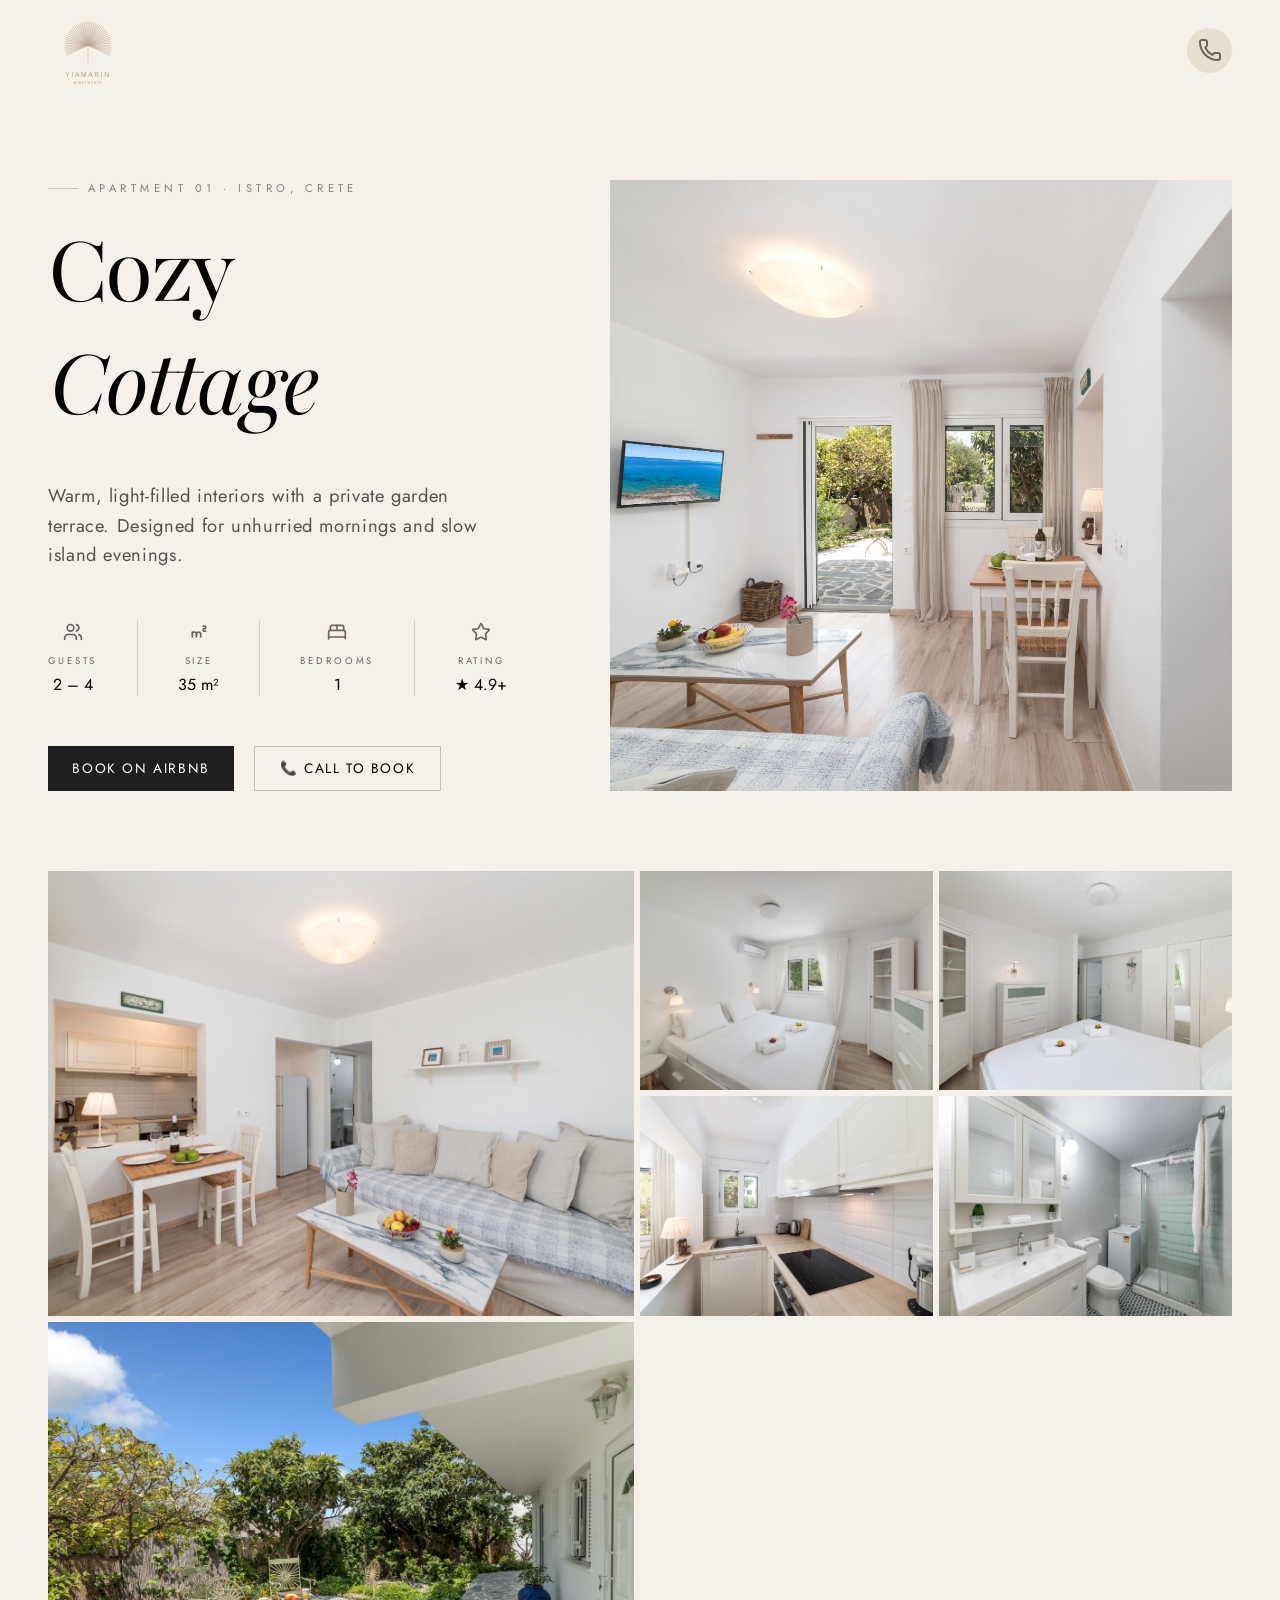
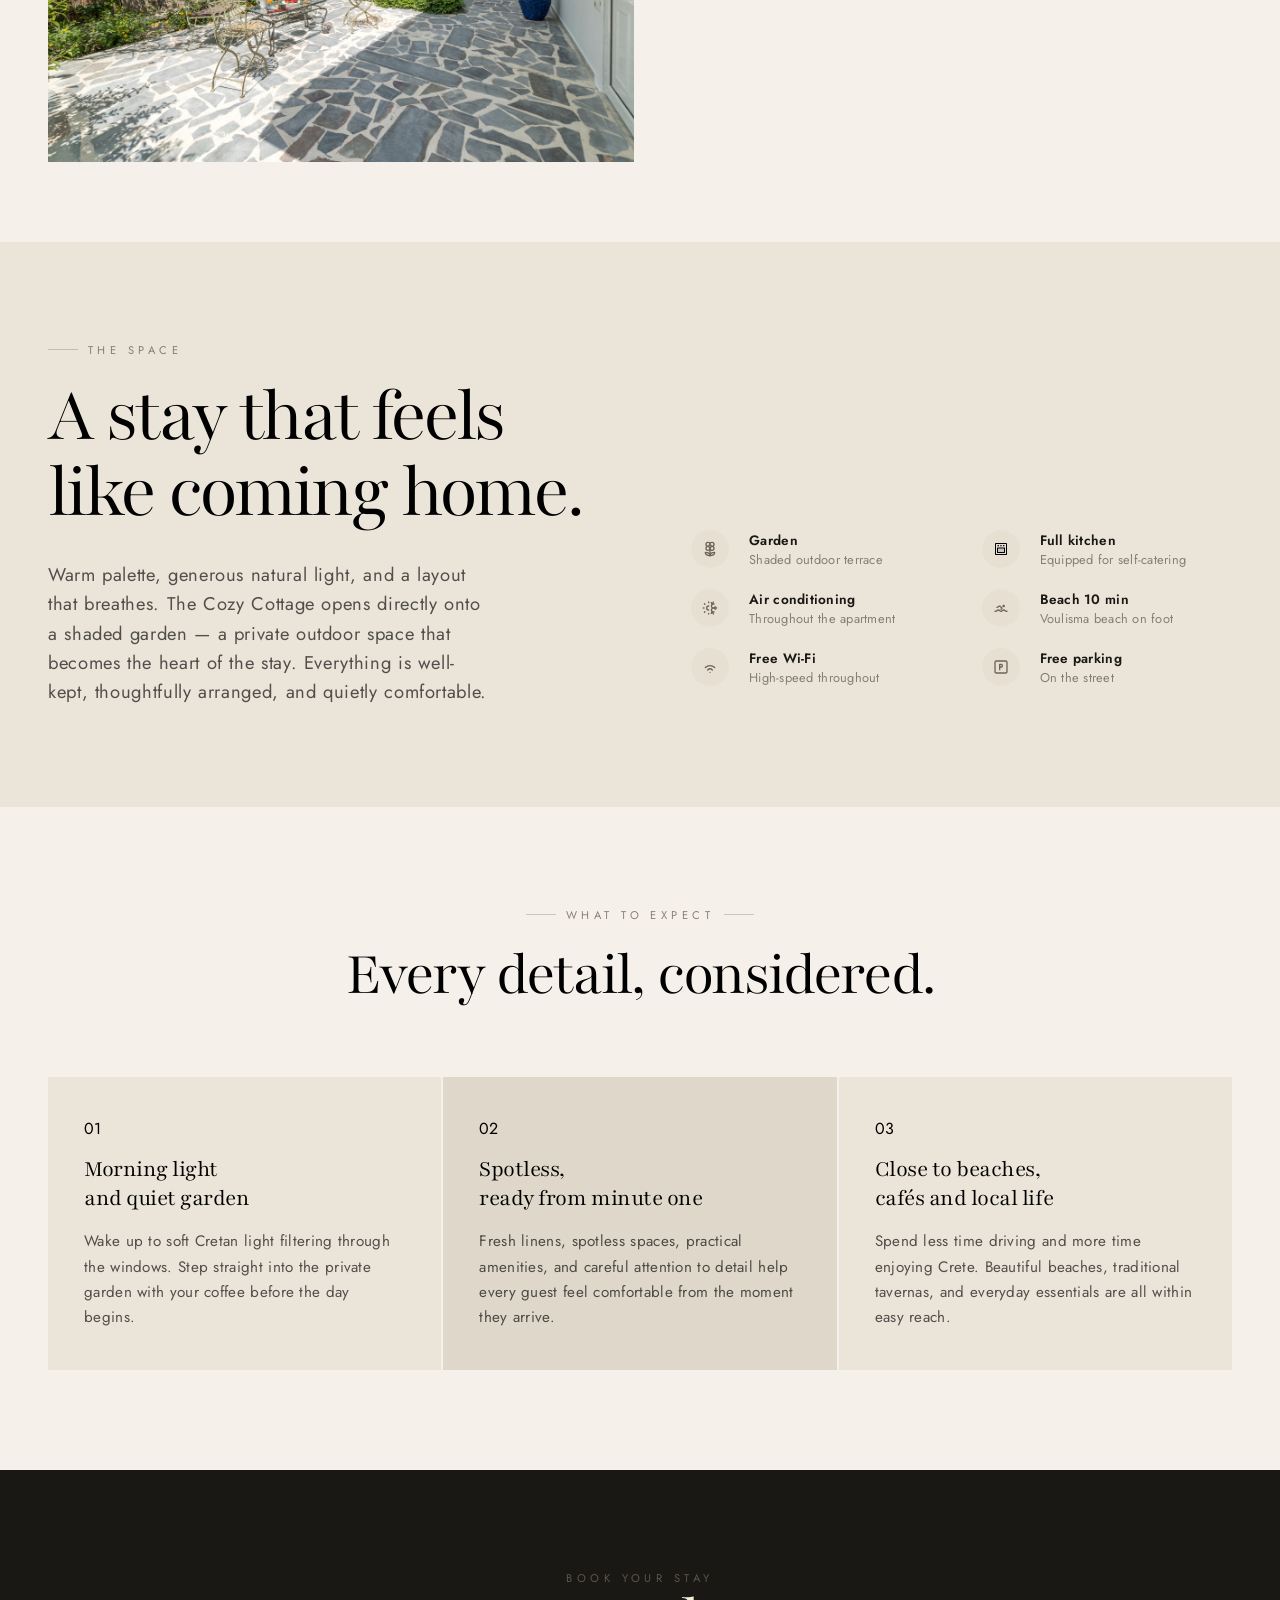
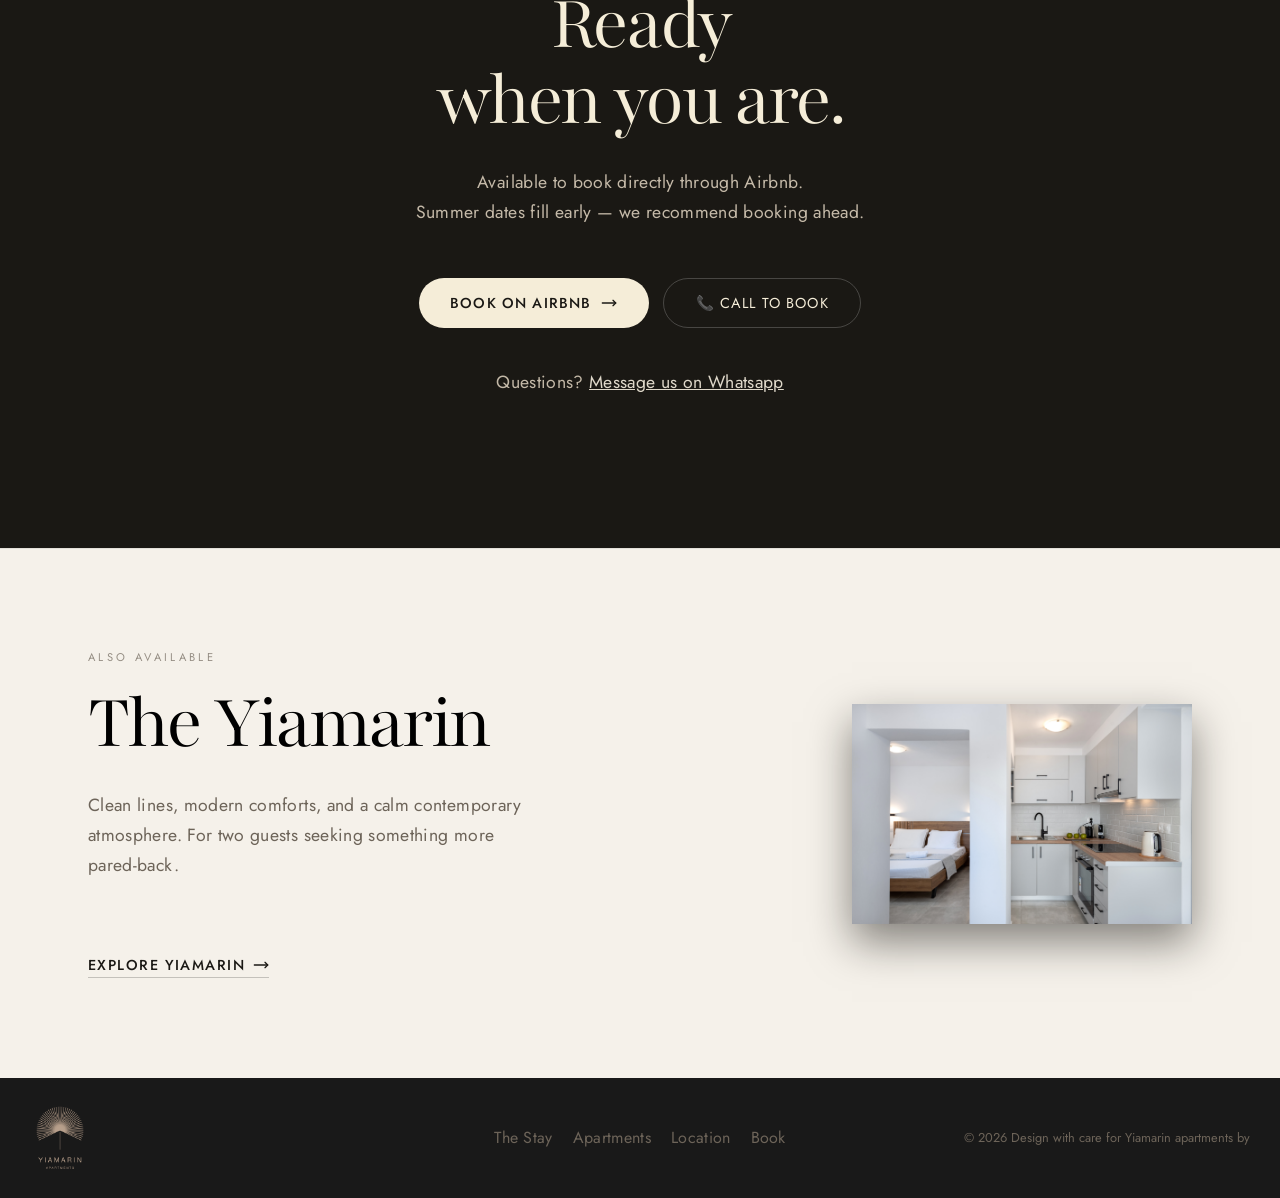
==== commit 1f1f3d2c: "Refine homepage spacing and fix mobile navigation issues The stay number font size changed from 1.4r" ====
--- a/cozy-cottage/index.html
+++ b/cozy-cottage/index.html
@@ -511,10 +511,10 @@
           </div>
         </div>
 
-        <div class="apt-about-badge">
+        <!--<div class="apt-about-badge">
           <strong>8+</strong>
           <span>Years Superhost</span>
-        </div>
+        </div>-->
       </section>
 
       <!-- HIGHLIGHTS -->
@@ -538,17 +538,18 @@
               <span class="highlight-number">02</span>
               <h3>Spotless,<br />ready from minute one</h3>
               <p>
-                Guests consistently remark on the cleanliness. Freshly laundered
-                linens, a well-stocked kitchen, and a space that genuinely feels
-                cared for.
+                Fresh linens, spotless spaces, practical amenities, and careful
+                attention to detail help every guest feel comfortable from the
+                moment they arrive.
               </p>
             </div>
             <div class="highlight-card">
               <span class="highlight-number">03</span>
-              <h3>Warm tones,<br />natural materials</h3>
+              <h3>Close to beaches,<br />cafés and local life</h3>
               <p>
-                The interior palette echoes the island — sandy linens, warm
-                wood, and stone. Nothing excessive, nothing missing.
+                Spend less time driving and more time enjoying Crete. Beautiful
+                beaches, traditional tavernas, and everyday essentials are all
+                within easy reach.
               </p>
             </div>
           </div>
@@ -636,7 +637,7 @@
     <footer>
       <nav class="footer-nav">
         <a class="footer-yiamarin" href="/"
-          ><img src="images/yiamarin_svg.png" alt="Yiamarin apartments logo"
+          ><img src="../images/yiamarin_svg.png" alt="Yiamarin apartments logo"
         /></a>
         <ul>
           <li><a href="#stay">The Stay</a></li>
--- a/styles.css
+++ b/styles.css
@@ -66,7 +66,7 @@
 .apt-hero-paragraph,
 .apt-about-paragraph {
   font-family: "Jost", sans-serif;
-  font-size: clamp(1rem, 5vw, 1.2rem);
+  font-size: clamp(1rem, 5vw, 1.1rem);
   font-weight: 400;
   opacity: 0.7;
   letter-spacing: var(--small-spacing);
@@ -157,7 +157,7 @@
   background-color: #1f1f1f;
   color: white;
   border: none;
-  font-size: 0.9rem;
+  font-size: 0.85rem;
   text-decoration: none;
   text-transform: uppercase;
   letter-spacing: 0.1rem;
@@ -169,7 +169,7 @@
   justify-content: center;
   padding: 0.85em 1.8em;
   border: 1px solid #00000033;
-  font-size: 0.9rem;
+  font-size: 0.85rem;
   text-decoration: none;
   color: black;
   text-transform: uppercase;
@@ -303,29 +303,6 @@
   letter-spacing: var(--small-spacing);
   max-width: 42ch;
   margin-top: 60px;
-}
-
-.hero-trust {
-  display: flex;
-  margin-top: 40px;
-  display: none;
-}
-
-.hero-star {
-  display: flex;
-  align-self: center;
-
-  margin-right: 10px;
-  height: 18px;
-  color: #c09162a1;
-}
-
-.hero-superhost {
-  font-size: clamp(1rem, 5vw, 1rem);
-  color: var(--gray);
-  justify-content: center;
-  align-items: center;
-  letter-spacing: 0.1rem;
 }
 
 .hero-cta {
@@ -491,7 +468,7 @@
   color: rgba(23, 21, 18, 0.35);
   padding-right: 30px;
   letter-spacing: 0.2rem;
-  font-size: clamp(0.9rem, 3vw, 1.3rem);
+  font-size: 0.9rem;
 }
 
 .stay-highlights strong {
@@ -814,8 +791,7 @@
   grid-template-rows: 1fr;
   gap: clamp(40px, 10vw, 50px);
   margin: 0 auto;
-  justify-content: center;
-  text-align: center;
+
   max-width: 100dvw;
   padding-inline: clamp(1rem, 4vw, 3rem);
 }
@@ -974,6 +950,11 @@
   gap: 20px;
 }
 
+.book-cozy .btn-book,
+.book-yiamarin .btn-book {
+  padding: 1em 2em;
+}
+
 .apartment-number {
   text-transform: uppercase;
   font-size: 0.7rem;
@@ -1038,6 +1019,7 @@
 footer {
   width: 100%;
   background-color: rgb(25, 25, 25);
+  padding: 20px 0;
 }
 
 .footer-nav {
@@ -1203,7 +1185,7 @@
   overflow: hidden;
 }
 
-.photo-strip-item.tall {
+.photo-stack-item.tall {
   grid-row: span 2;
 }
 
@@ -1216,13 +1198,13 @@
   aspect-ratio: 4/3;
 }
 
-.photo-strip-item.tall img {
+.photo-stack-item.tall img {
   aspect-ratio: auto;
   height: 100%;
   min-height: 400px;
 }
 
-.photo-strip-item:hover img {
+.photo-stack-item:hover img {
   transform: scale(1.03);
 }
 
@@ -1339,6 +1321,9 @@
 }
 
 .apt-highlights-header {
+  display: flex;
+  flex-direction: column;
+  align-items: center;
   text-align: center;
   margin-bottom: 70px;
 }
@@ -1515,7 +1500,7 @@
   font-size: clamp(1rem, 2vw, 1.1rem);
   color: var(--muted);
   line-height: 1.7;
-  margin-bottom: 50px;
+  margin: 30px 0 50px 0;
   letter-spacing: 0.02em;
   max-width: 40ch;
 }
@@ -1526,6 +1511,7 @@
   overflow: hidden;
   flex-shrink: 0;
   position: relative;
+  box-shadow: var(--shadow-mid);
 }
 
 .apt-other-image img {
@@ -1577,7 +1563,7 @@
     padding-top: 0;
   }
 
-  .eyebrow-hero {
+  .hero-typography .eyebrow {
     display: none;
   }
 
@@ -1770,6 +1756,7 @@
     height: 100dvh;
     padding-top: 100px;
     opacity: 0;
+    pointer-events: none;
   }
 
   .nav-menu a {
@@ -1778,6 +1765,7 @@
 
   .nav-menu-open {
     opacity: 1;
+    pointer-events: auto;
   }
 
   .logo {
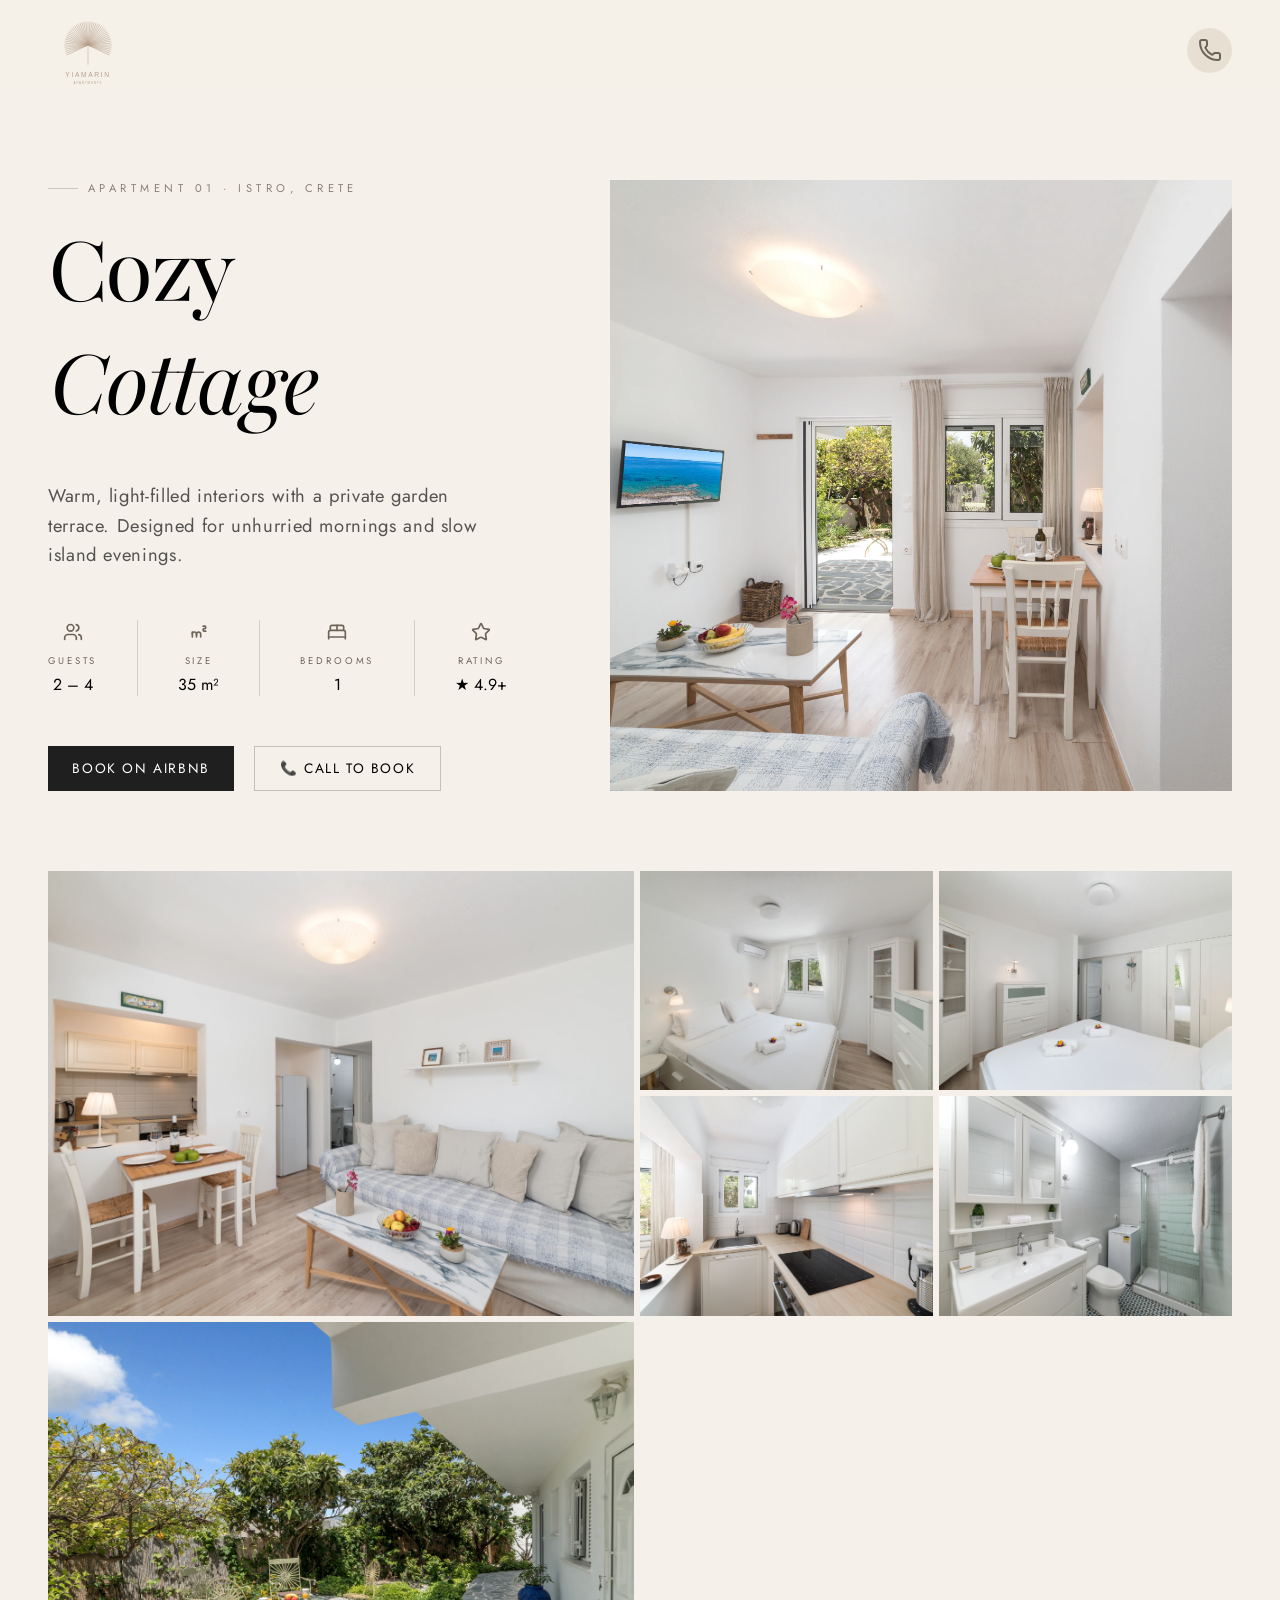
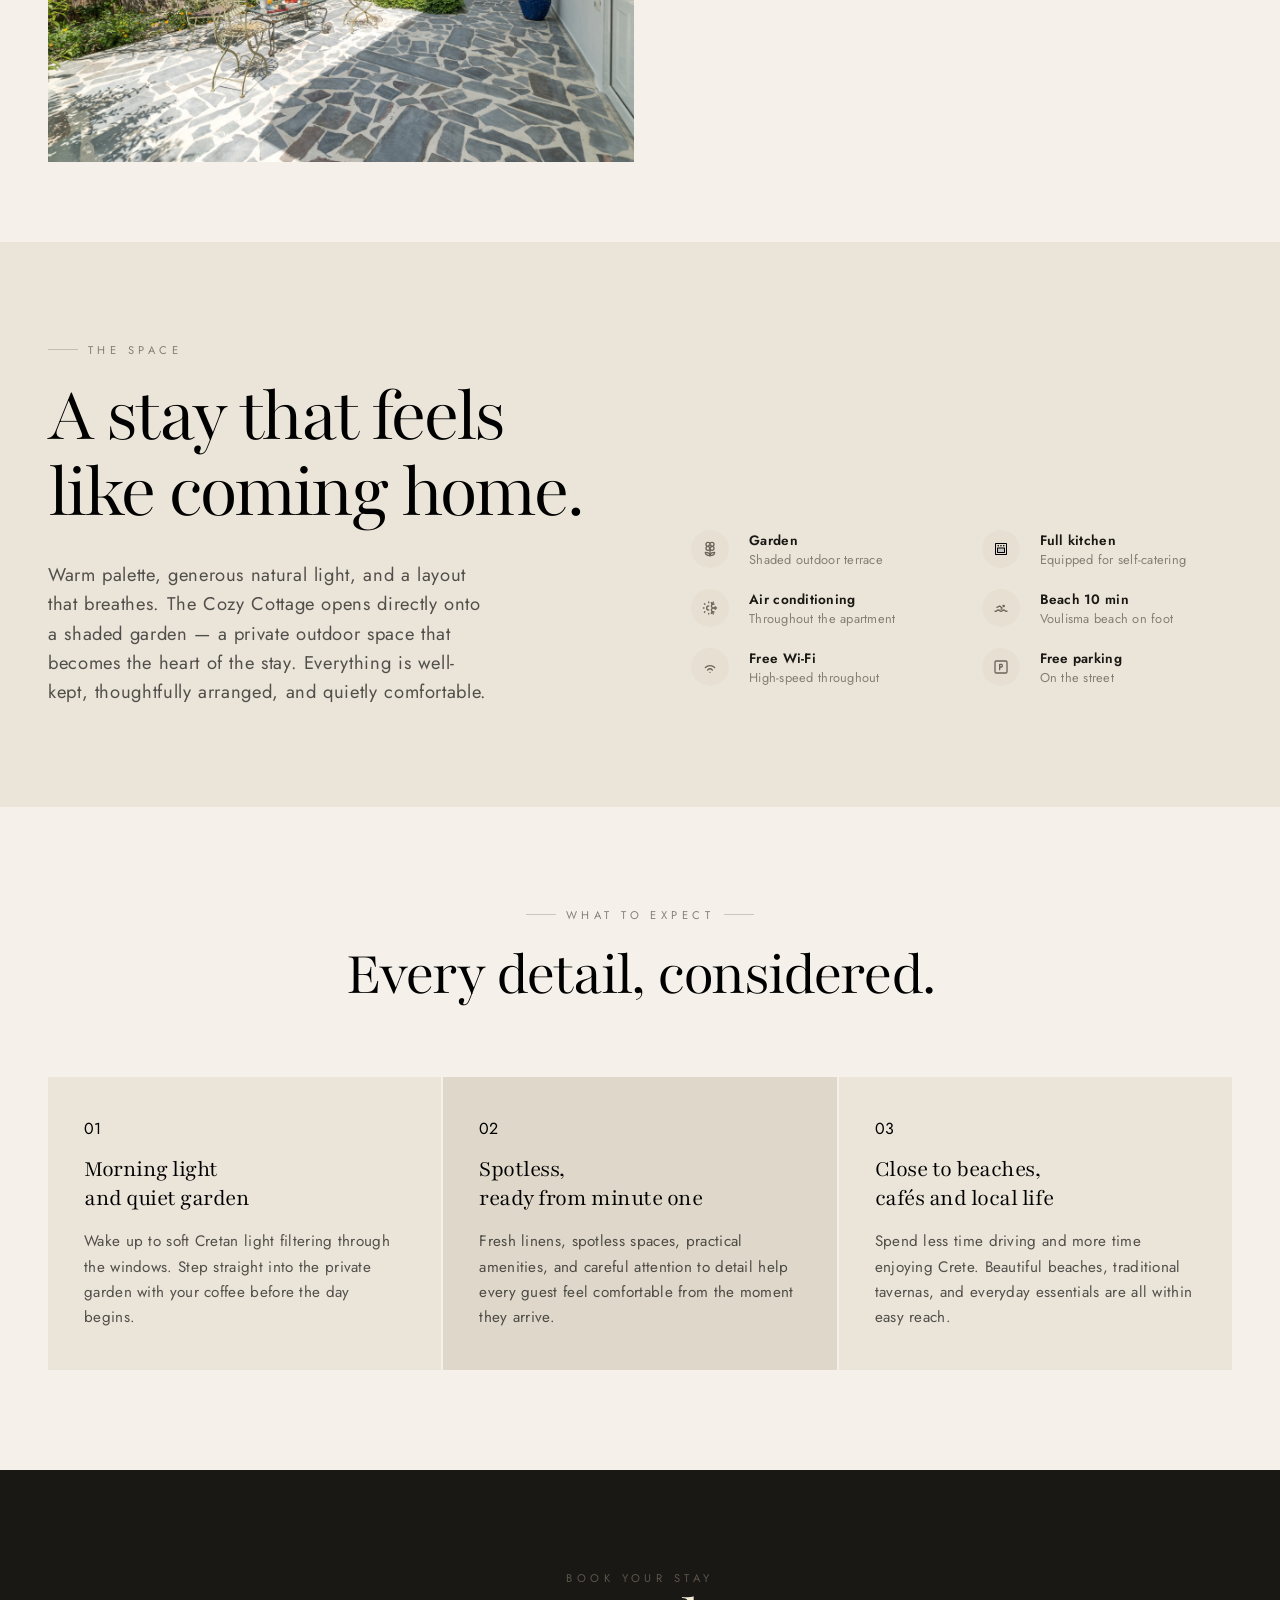
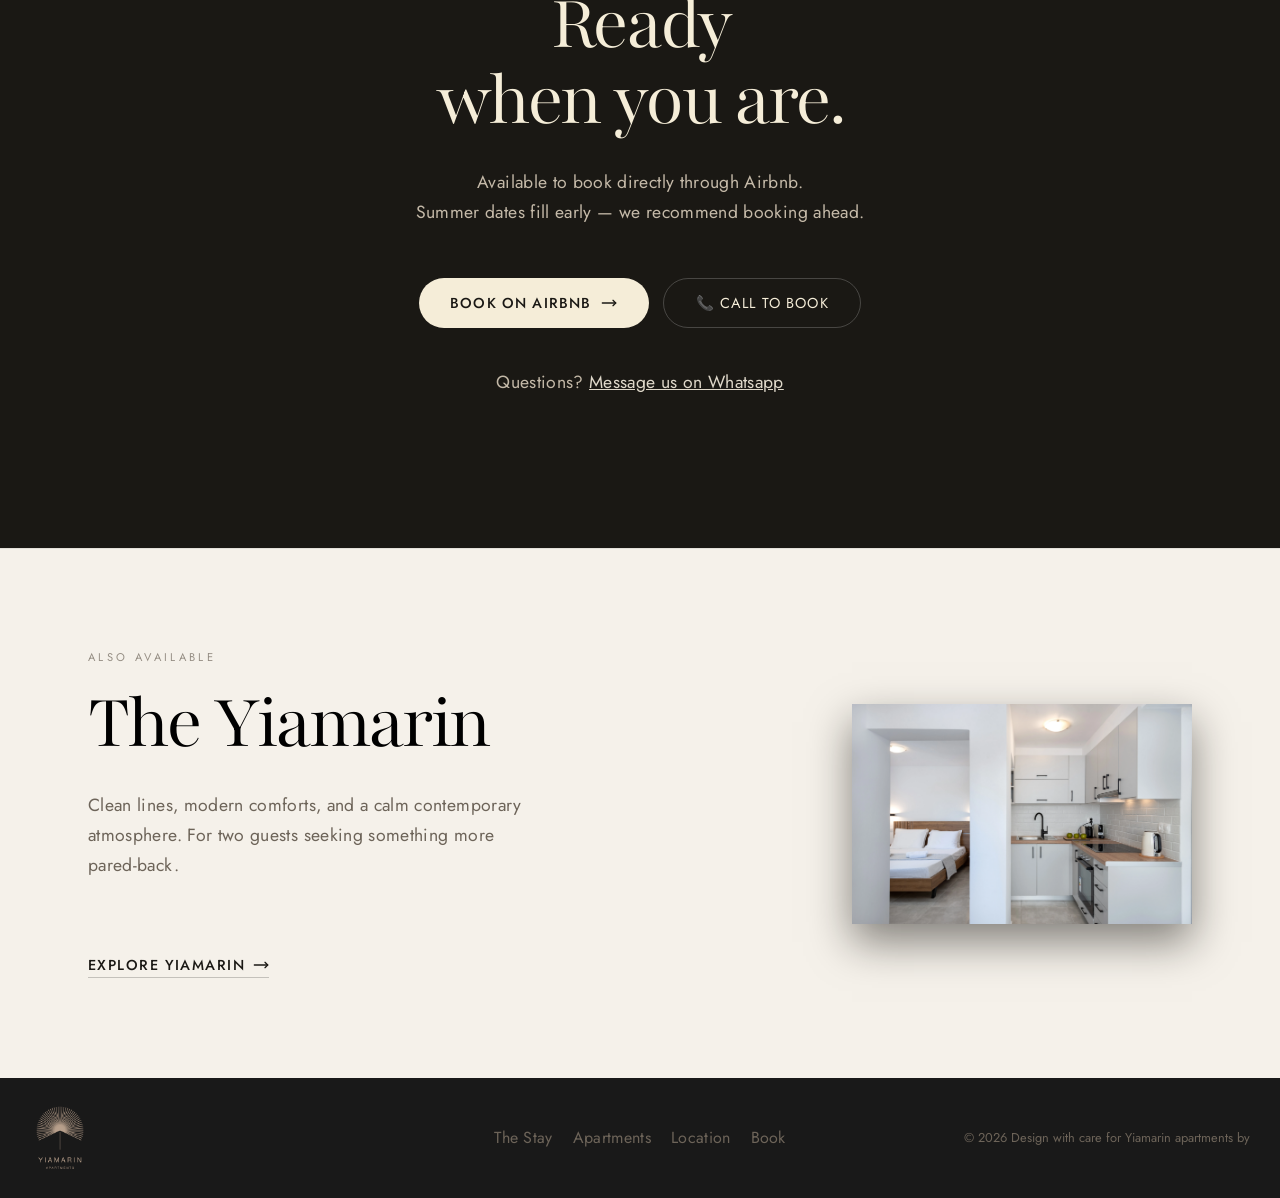
==== commit 2fcee015: "Convert all images to WebP" ====
--- a/cozy-cottage/index.html
+++ b/cozy-cottage/index.html
@@ -261,7 +261,7 @@
 
           <div class="apt-hero-img">
             <img
-              src="../images/cozy/CK-image-4.JPG"
+              src="../images/cozy/CK-image-4.webp"
               alt="Cozy Cottage interior"
             />
           </div>
@@ -273,38 +273,38 @@
         <div class="photo-stack">
           <div class="photo-stack-item tall">
             <img
-              src="../images/cozy/cozy-sofa.JPG"
+              src="../images/cozy/cozy-sofa.webp"
               alt="Cozy Cottage interior"
             />
           </div>
           <div class="photo-stack-item">
             <img
-              src="../images/cozy/cozy-bedroom.JPG"
+              src="../images/cozy/cozy-bedroom.webp"
               alt="Cozy Cottage bedroom"
             />
           </div>
 
           <div class="photo-stack-item">
             <img
-              src="../images/cozy/CK-image-2.JPG"
+              src="../images/cozy/CK-image-2.webp"
               alt="Cozy Cottage bedroom"
             />
           </div>
 
           <div class="photo-stack-item">
             <img
-              src="../images/cozy/CK-kitchen.JPG"
+              src="../images/cozy/CK-kitchen.webp"
               alt="Cozy Cottage bedroom"
             />
           </div>
           <div class="photo-stack-item">
             <img
-              src="../images/cozy/cozy-bathroom.JPG"
+              src="../images/cozy/cozy-bathroom.webp"
               alt="Cozy Cottage bathroom"
             />
           </div>
           <div class="photo-stack-item">
-            <img src="../images/cozy/garden.JPG" alt="Outdoor seating" />
+            <img src="../images/cozy/garden.webp" alt="Outdoor seating" />
           </div>
         </div>
       </section>
@@ -626,7 +626,7 @@
           </div>
           <div class="apt-other-image">
             <img
-              src="../images/yiamarin/CY-image-5.jpg"
+              src="../images/yiamarin/CY-image-5.webp"
               alt="The Yiamarin apartment"
             />
           </div>
